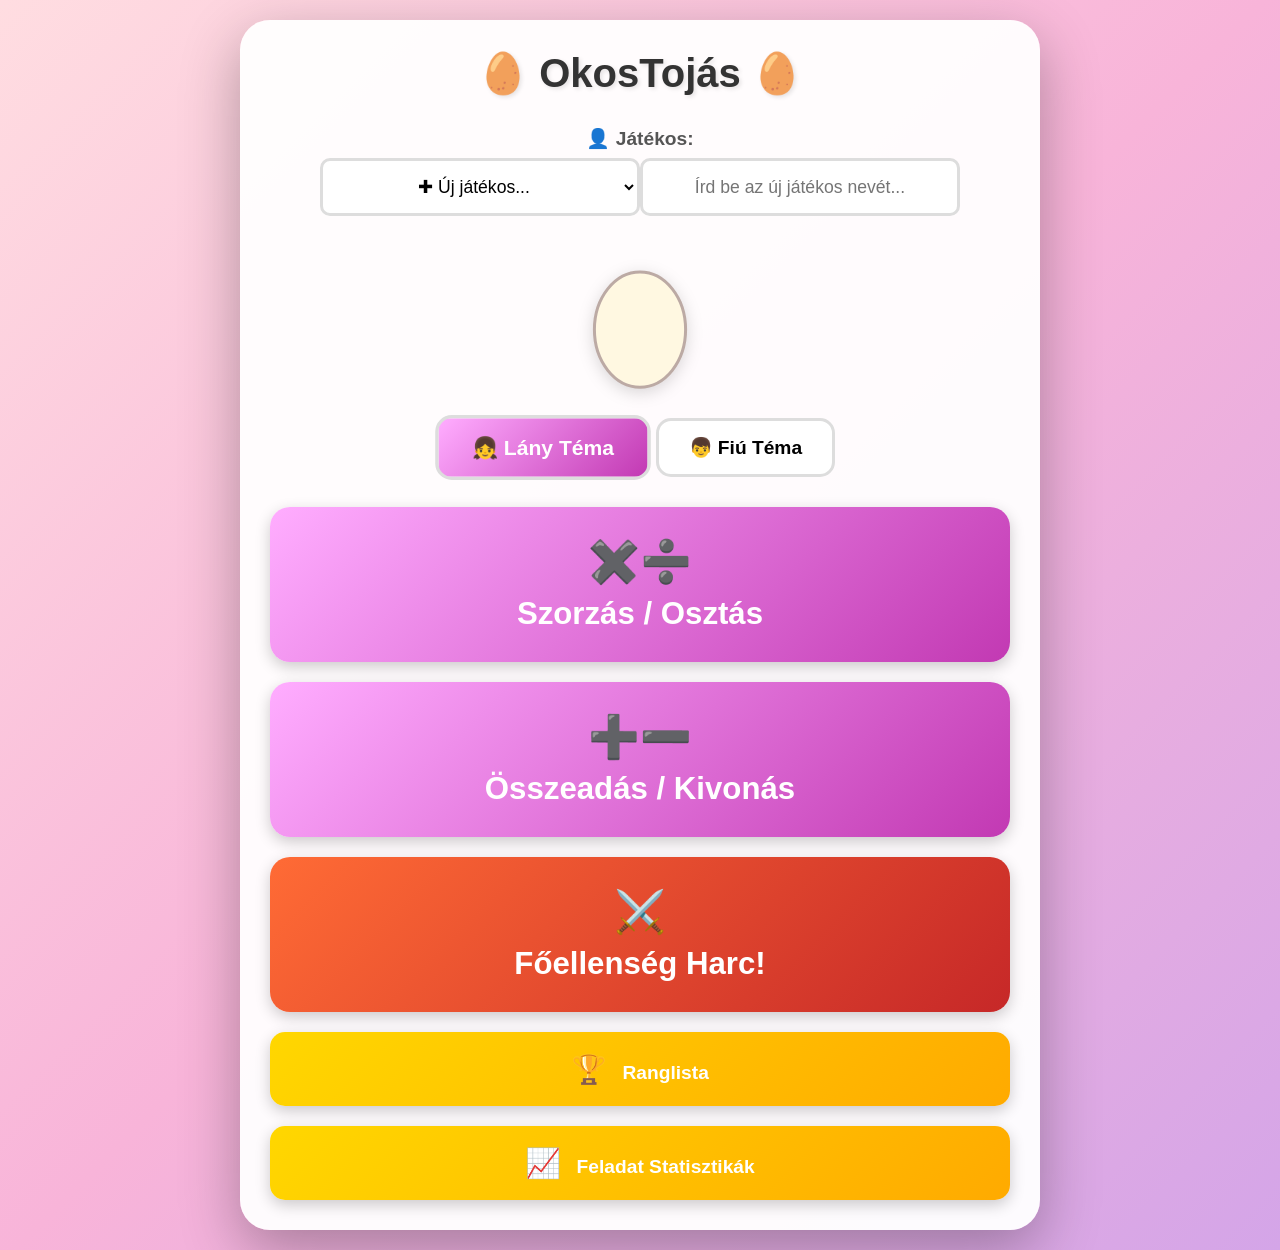
==== index.html @ bb69ad6c "Replace username text input with dropdown selector; remove duplicate name input from game start moda" ====
<!DOCTYPE html>
<html lang="hu">
<head>
    <meta charset="UTF-8">
    <meta name="viewport" content="width=device-width, initial-scale=1.0">
    <title>OkosTojás - Főmenü</title>
    <link rel="stylesheet" href="css/style.css">
</head>
<body>
    <div class="container">
        <div class="header">
            <h1>🥚 OkosTojás 🥚</h1>
            <div class="hero-title" id="heroTitle"></div>
        </div>

        <!-- User Selector -->
        <div class="user-selector">
            <label for="userSelect">👤 Játékos:</label>
            <div class="user-input-row">
                <select id="userSelect" class="config-select"></select>
                <input type="text" id="newPlayerInput" class="config-select"
                       placeholder="Írd be az új játékos nevét..." maxlength="30"
                       style="display:none">
            </div>
        </div>

        <!-- Mascot character -->
        <div id="mascotWrapper" class="mascot-wrapper">
            <div id="mascot"></div>
            <div id="mascotRegressionMsg" class="mascot-regression-msg"></div>
        </div>

        <!-- Theme Selection -->
        <div class="theme-selector">
            <button class="theme-btn" data-theme="girl">👧 Lány Téma</button>
            <button class="theme-btn" data-theme="boy">👦 Fiú Téma</button>
        </div>

        <!-- Game Type Selection -->
        <div class="menu">
            <button class="game-btn" onclick="selectGame('multiply')">
                <span class="icon">✖️➗</span>
                <h2>Szorzás / Osztás</h2>
            </button>
            
            <button class="game-btn" onclick="selectGame('add')">
                <span class="icon">➕➖</span>
                <h2>Összeadás / Kivonás</h2>
            </button>

            <button class="game-btn boss-btn" onclick="openBossModal()">
                <span class="icon">⚔️</span>
                <h2>Főellenség Harc!</h2>
            </button>

            <button class="secondary-btn" onclick="showLeaderboard()">
                <span class="icon">🏆</span>
                Ranglista
            </button>

            <button class="secondary-btn" onclick="showTaskStats()">
                <span class="icon">📈</span>
                Feladat Statisztikák
            </button>
        </div>

        <!-- Configuration Modal (normal game) -->
        <div id="configModal" class="modal">
            <div class="modal-content">
                <h2 id="configTitle"></h2>

                <div class="config-group">
                    <label for="configValue" id="configLabel"></label>
                    <select id="configValue" class="config-select"></select>
                </div>

                <div class="config-group" id="lowerNumbersGroup" style="display:none">
                    <label class="checkbox-label">
                        <input type="checkbox" id="includeLowerNumbers">
                        Kisebb számok is (pl. 5-nél: 2, 3, 4, 5)
                    </label>
                </div>

                <div class="modal-buttons">
                    <button class="btn-primary" onclick="startGame()">Játék Indítása! 🚀</button>
                    <button class="btn-secondary" onclick="closeModal()">Mégse</button>
                </div>
            </div>
        </div>

        <!-- Boss Battle Modal -->
        <div id="bossModal" class="modal">
            <div class="modal-content">
                <h2>⚔️ Főellenség Harc!</h2>
                <p class="boss-modal-desc">Válaszd ki az ellenséget, majd számolj 10 hibátlan egymás utáni választ a legyőzéséhez!</p>

                <!-- Boss selection -->
                <div class="boss-selection" id="bossSelection"></div>

                <!-- Math type -->
                <div class="config-group">
                    <label for="bossGameType">Feladattípus:</label>
                    <select id="bossGameType" class="config-select" onchange="updateBossDifficultyOptions()">
                        <option value="multiply">Szorzás / Osztás</option>
                        <option value="add">Összeadás / Kivonás</option>
                    </select>
                </div>

                <!-- Difficulty -->
                <div class="config-group">
                    <label for="bossDifficulty" id="bossDifficultyLabel">Alapszám:</label>
                    <select id="bossDifficulty" class="config-select"></select>
                </div>

                <div class="config-group" id="bossLowerNumbersGroup" style="display:none">
                    <label class="checkbox-label">
                        <input type="checkbox" id="bossIncludeLower">
                        Kisebb számok is
                    </label>
                </div>

                <div class="modal-buttons">
                    <button class="btn-primary" onclick="startBossGame()">Harc! ⚔️</button>
                    <button class="btn-secondary" onclick="closeBossModal()">Mégse</button>
                </div>
            </div>
        </div>
    </div>

    <script src="js/config.js"></script>
    <script src="js/storage.js"></script>
    <script src="js/mascot.js"></script>
    <script>
        // Initialize theme
        const savedTheme = localStorage.getItem('theme') || 'girl';
        document.body.className = `theme-${savedTheme}`;

        // Theme selection
        document.querySelectorAll('.theme-btn').forEach(btn => {
            btn.addEventListener('click', function() {
                const theme = this.dataset.theme;
                localStorage.setItem('theme', theme);
                document.body.className = `theme-${theme}`;
            });
        });

        // Populate the user dropdown from stored task stats
        const NEW_PLAYER_VALUE = '__new__';

        function populateUserSelect() {
            const select = document.getElementById('userSelect');
            const savedName = localStorage.getItem('playerName') || '';
            const users = getAllUsers();

            select.innerHTML = '';
            users.forEach(user => {
                const opt = document.createElement('option');
                opt.value = user;
                opt.textContent = user;
                select.appendChild(opt);
            });

            // Extra row for a new player
            const newOpt = document.createElement('option');
            newOpt.value = NEW_PLAYER_VALUE;
            newOpt.textContent = '✚ Új játékos...';
            select.appendChild(newOpt);

            // Pre-select current player or fall back to new-player row
            if (savedName && users.includes(savedName)) {
                select.value = savedName;
            } else {
                select.value = NEW_PLAYER_VALUE;
                if (savedName) {
                    document.getElementById('newPlayerInput').value = savedName;
                }
            }
            updateNewPlayerInputVisibility();
        }

        function updateNewPlayerInputVisibility() {
            const select = document.getElementById('userSelect');
            const newPlayerInput = document.getElementById('newPlayerInput');
            if (select.value === NEW_PLAYER_VALUE) {
                newPlayerInput.style.display = '';
            } else {
                newPlayerInput.style.display = 'none';
            }
        }

        // Return the currently selected player name
        function getCurrentPlayerName() {
            const select = document.getElementById('userSelect');
            const newInput = document.getElementById('newPlayerInput');
            if (select && select.value === NEW_PLAYER_VALUE) {
                return (newInput && newInput.value && newInput.value.trim()) || 'Névtelen';
            }
            return (select && select.value) || 'Névtelen';
        }

        // Update the hero title, mascot and regression message for the given player
        function updatePlayerDisplay(playerName) {
            const name = (playerName && playerName.trim()) || 'Névtelen';

            const stats = getPlayerStats(name);
            const title = getHeroTitle(stats.totalPoints);
            document.getElementById('heroTitle').textContent = title ? `⭐ ${title} ⭐` : '';

            const tier = getMascotTier(stats.totalPoints, name);
            renderMascot('mascot', tier);

            const regressionMsg = getMascotRegressionMessage(name);
            document.getElementById('mascotRegressionMsg').textContent = regressionMsg || '';
        }

        // Initialise user selector
        populateUserSelect();
        updatePlayerDisplay(getCurrentPlayerName());

        document.getElementById('userSelect').addEventListener('change', function() {
            updateNewPlayerInputVisibility();
            if (this.value === NEW_PLAYER_VALUE) {
                document.getElementById('newPlayerInput').focus();
            } else {
                localStorage.setItem('playerName', this.value);
                updatePlayerDisplay(this.value);
            }
        });

        document.getElementById('newPlayerInput').addEventListener('change', function() {
            const name = (this.value && this.value.trim()) || 'Névtelen';
            localStorage.setItem('playerName', name);
            updatePlayerDisplay(name);
            populateUserSelect();
        });

        function selectGame(gameType) {
            const modal = document.getElementById('configModal');
            const configValue = document.getElementById('configValue');
            const configLabel = document.getElementById('configLabel');
            const configTitle = document.getElementById('configTitle');

            // Clear previous options
            configValue.innerHTML = '';

            if (gameType === 'multiply') {
                configTitle.textContent = 'Szorzás / Osztás Beállítás';
                configLabel.textContent = 'Válassz alapszámot:';
                for (let i = 2; i <= 10; i++) {
                    const option = document.createElement('option');
                    option.value = i;
                    option.textContent = `${i}-es szorzótábla`;
                    configValue.appendChild(option);
                }
                document.getElementById('lowerNumbersGroup').style.display = '';
                document.getElementById('includeLowerNumbers').checked = false;
            } else {
                document.getElementById('lowerNumbersGroup').style.display = 'none';
                configTitle.textContent = 'Összeadás / Kivonás Beállítás';
                configLabel.textContent = 'Válassz felső határt:';
                [10, 20, 50, 100].forEach(num => {
                    const option = document.createElement('option');
                    option.value = num;
                    option.textContent = `Számok 0-${num} között`;
                    configValue.appendChild(option);
                });
            }

            // Store game type for later
            modal.dataset.gameType = gameType;
            modal.style.display = 'flex';
        }

        function closeModal() {
            document.getElementById('configModal').style.display = 'none';
        }

        function startGame() {
            const modal = document.getElementById('configModal');
            const gameType = modal.dataset.gameType;
            const configValue = document.getElementById('configValue').value;
            const includeLowerNumbers = gameType === 'multiply' && document.getElementById('includeLowerNumbers').checked;
            const playerName = getCurrentPlayerName();

            // Persist player name and refresh selector
            localStorage.setItem('playerName', playerName);
            populateUserSelect();

            // Store configuration and navigate to game
            localStorage.setItem('currentGame', JSON.stringify({
                type: gameType,
                config: parseInt(configValue),
                numQuestions: 20,
                includeLowerNumbers: includeLowerNumbers,
                playerName: playerName
            }));

            window.location.href = 'game.html';
        }

        // Boss modal helpers
        let selectedBossId = BOSS_ENEMIES[0].id;

        function openBossModal() {
            // Build boss selection cards
            const container = document.getElementById('bossSelection');
            container.innerHTML = '';
            BOSS_ENEMIES.forEach(boss => {
                const card = document.createElement('button');
                card.type = 'button';
                card.className = 'boss-card' + (boss.id === selectedBossId ? ' selected' : '');
                card.dataset.bossId = boss.id;
                card.setAttribute('aria-pressed', boss.id === selectedBossId ? 'true' : 'false');
                card.innerHTML = `<span class="boss-card-emoji">${boss.emoji}</span><span class="boss-card-name">${boss.name}</span>`;
                card.addEventListener('click', () => {
                    selectedBossId = boss.id;
                    container.querySelectorAll('.boss-card').forEach(c => {
                        c.classList.remove('selected');
                        c.setAttribute('aria-pressed', 'false');
                    });
                    card.classList.add('selected');
                    card.setAttribute('aria-pressed', 'true');
                });
                container.appendChild(card);
            });

            // Populate difficulty options
            updateBossDifficultyOptions();

            document.getElementById('bossModal').style.display = 'flex';
        }

        function closeBossModal() {
            document.getElementById('bossModal').style.display = 'none';
        }

        function updateBossDifficultyOptions() {
            const gameType = document.getElementById('bossGameType').value;
            const diffSelect = document.getElementById('bossDifficulty');
            const label = document.getElementById('bossDifficultyLabel');
            const lowerGroup = document.getElementById('bossLowerNumbersGroup');

            diffSelect.innerHTML = '';
            if (gameType === 'multiply') {
                label.textContent = 'Alapszám:';
                for (let i = 2; i <= 10; i++) {
                    const opt = document.createElement('option');
                    opt.value = i;
                    opt.textContent = `${i}-es szorzótábla`;
                    diffSelect.appendChild(opt);
                }
                lowerGroup.style.display = '';
            } else {
                label.textContent = 'Felső határ:';
                [10, 20, 50, 100].forEach(num => {
                    const opt = document.createElement('option');
                    opt.value = num;
                    opt.textContent = `Számok 0-${num} között`;
                    diffSelect.appendChild(opt);
                });
                lowerGroup.style.display = 'none';
            }
        }

        function startBossGame() {
            const gameType = document.getElementById('bossGameType').value;
            const config = parseInt(document.getElementById('bossDifficulty').value);
            const includeLower = gameType === 'multiply' && document.getElementById('bossIncludeLower').checked;
            const playerName = localStorage.getItem('playerName') || 'Névtelen';

            localStorage.setItem('currentGame', JSON.stringify({
                type: gameType,
                config: config,
                numQuestions: 20,
                includeLowerNumbers: includeLower,
                mode: 'boss',
                bossId: selectedBossId,
                playerName: playerName
            }));

            window.location.href = 'game.html';
        }

        function showLeaderboard() {
            window.location.href = 'leaderboard.html';
        }

        function showTaskStats() {
            window.location.href = 'tasks.html';
        }
    </script>
</body>
</html>
---- css/style.css ----
/* Reset and Base Styles */
* {
    margin: 0;
    padding: 0;
    box-sizing: border-box;
}

body {
    font-family: 'Comic Sans MS', 'Arial Rounded MT Bold', cursive, sans-serif;
    min-height: 100vh;
    display: flex;
    justify-content: center;
    align-items: center;
    padding: 20px;
    transition: background 0.3s ease;
}

/* Girl Theme */
.theme-girl {
    background: linear-gradient(135deg, #ffdde1 0%, #f8b4d9 50%, #d4a5e8 100%);
}

.theme-girl .btn-primary,
.theme-girl .game-btn {
    background: linear-gradient(135deg, #FFADFF 0%, #c239b3 100%);
}

.theme-girl .btn-primary:hover,
.theme-girl .game-btn:hover {
    background: linear-gradient(135deg, #e89ce8 0%, #b030a0 100%);
    transform: scale(1.05);
}

.theme-girl .modal-content,
.theme-girl .stat-card,
.theme-girl .leaderboard-table {
    background: linear-gradient(135deg, #ffe8f0 0%, #ffd4e5 100%);
    border: 3px solid #FFADFF;
}

.theme-girl .theme-btn[data-theme="girl"] {
    background: linear-gradient(135deg, #FFADFF 0%, #c239b3 100%);
    color: white;
    transform: scale(1.1);
}

/* Boy Theme */
.theme-boy {
    background: linear-gradient(135deg, #a8e6ff 0%, #6eb5ff 50%, #4a90e2 100%);
}

.theme-boy .btn-primary,
.theme-boy .game-btn {
    background: linear-gradient(135deg, #4a90e2 0%, #2c5aa0 100%);
}

.theme-boy .btn-primary:hover,
.theme-boy .game-btn:hover {
    background: linear-gradient(135deg, #3a7fd0 0%, #1c4a90 100%);
    transform: scale(1.05);
}

.theme-boy .modal-content,
.theme-boy .stat-card,
.theme-boy .leaderboard-table {
    background: linear-gradient(135deg, #e0f4ff 0%, #b3e0ff 100%);
    border: 3px solid #4a90e2;
}

.theme-boy .theme-btn[data-theme="boy"] {
    background: linear-gradient(135deg, #4a90e2 0%, #2c5aa0 100%);
    color: white;
    transform: scale(1.1);
}

/* Container */
.container {
    max-width: 800px;
    width: 100%;
    background: rgba(255, 255, 255, 0.95);
    border-radius: 30px;
    padding: 30px;
    box-shadow: 0 20px 60px rgba(0, 0, 0, 0.3);
    animation: slideIn 0.5s ease;
}

@keyframes slideIn {
    from {
        opacity: 0;
        transform: translateY(-30px);
    }
    to {
        opacity: 1;
        transform: translateY(0);
    }
}

/* Header */
.header {
    text-align: center;
    margin-bottom: 30px;
}

.header h1 {
    font-size: 2.5em;
    color: #333;
    text-shadow: 2px 2px 4px rgba(0, 0, 0, 0.1);
    margin-bottom: 10px;
}

.hero-title {
    font-size: 1.3em;
    font-weight: bold;
    color: #ff6b00;
    text-shadow: 1px 1px 2px rgba(0, 0, 0, 0.1);
    animation: pulse 2s infinite;
}

@keyframes pulse {
    0%, 100% { transform: scale(1); }
    50% { transform: scale(1.05); }
}

/* User Selector */
.user-selector {
    margin-bottom: 20px;
    text-align: center;
}

.user-selector label {
    display: block;
    font-size: 1.2em;
    font-weight: bold;
    color: #555;
    margin-bottom: 8px;
}

.user-input-row {
    display: flex;
    justify-content: center;
}

.user-input-row .config-select {
    max-width: 320px;
    text-align: center;
}

/* Theme Selector */
.theme-selector {
    display: flex;
    gap: 15px;
    justify-content: center;
    margin-bottom: 30px;
}

.theme-btn {
    padding: 15px 30px;
    font-size: 1.2em;
    border: 3px solid #ddd;
    border-radius: 15px;
    cursor: pointer;
    background: white;
    transition: all 0.3s ease;
    font-weight: bold;
}

.theme-btn:hover {
    transform: scale(1.05);
}

/* Menu */
.menu {
    display: flex;
    flex-direction: column;
    gap: 20px;
}

.game-btn {
    padding: 30px;
    font-size: 1.3em;
    border: none;
    border-radius: 20px;
    cursor: pointer;
    color: white;
    font-weight: bold;
    transition: all 0.3s ease;
    box-shadow: 0 5px 15px rgba(0, 0, 0, 0.2);
}

.game-btn .icon {
    font-size: 2em;
    display: block;
    margin-bottom: 10px;
}

.game-btn h2 {
    margin: 0;
}

.secondary-btn {
    padding: 20px;
    font-size: 1.2em;
    background: linear-gradient(135deg, #ffd700 0%, #ffaa00 100%);
    border: none;
    border-radius: 15px;
    cursor: pointer;
    color: white;
    font-weight: bold;
    transition: all 0.3s ease;
    box-shadow: 0 5px 15px rgba(0, 0, 0, 0.2);
}

.secondary-btn:hover {
    transform: scale(1.05);
    background: linear-gradient(135deg, #ffcc00 0%, #ff9900 100%);
}

.secondary-btn .icon {
    font-size: 1.5em;
    margin-right: 10px;
}

/* Modal */
.modal {
    display: none;
    position: fixed;
    top: 0;
    left: 0;
    width: 100%;
    height: 100%;
    background: rgba(0, 0, 0, 0.7);
    justify-content: center;
    align-items: center;
    z-index: 1000;
    animation: fadeIn 0.3s ease;
}

@keyframes fadeIn {
    from { opacity: 0; }
    to { opacity: 1; }
}

.modal-content {
    background: white;
    padding: 30px;
    border-radius: 25px;
    max-width: 500px;
    width: 90%;
    box-shadow: 0 10px 40px rgba(0, 0, 0, 0.3);
    animation: scaleIn 0.3s ease;
}

@keyframes scaleIn {
    from { transform: scale(0.8); }
    to { transform: scale(1); }
}

.modal-content h2 {
    text-align: center;
    color: #333;
    margin-bottom: 25px;
    font-size: 1.8em;
}

.config-group {
    margin-bottom: 20px;
}

.config-group label {
    display: block;
    font-size: 1.2em;
    margin-bottom: 10px;
    color: #555;
    font-weight: bold;
}

.config-select {
    width: 100%;
    padding: 15px;
    font-size: 1.1em;
    border: 3px solid #ddd;
    border-radius: 10px;
    background: white;
    cursor: pointer;
    font-family: inherit;
}

.checkbox-label {
    display: flex;
    align-items: center;
    gap: 10px;
    font-size: 1.1em;
    color: #555;
    font-weight: bold;
    cursor: pointer;
}

.checkbox-label input[type="checkbox"] {
    width: 22px;
    height: 22px;
    cursor: pointer;
}

.modal-buttons {
    display: flex;
    gap: 15px;
    margin-top: 25px;
}

.btn-primary {
    flex: 1;
    padding: 15px 25px;
    font-size: 1.2em;
    border: none;
    border-radius: 15px;
    cursor: pointer;
    color: white;
    font-weight: bold;
    transition: all 0.3s ease;
    box-shadow: 0 5px 15px rgba(0, 0, 0, 0.2);
}

.btn-secondary {
    flex: 1;
    padding: 15px 25px;
    font-size: 1.2em;
    background: #888;
    border: none;
    border-radius: 15px;
    cursor: pointer;
    color: white;
    font-weight: bold;
    transition: all 0.3s ease;
    box-shadow: 0 5px 15px rgba(0, 0, 0, 0.2);
}

.btn-secondary:hover {
    background: #777;
    transform: scale(1.05);
}

/* Game Container */
.game-container {
    max-width: 600px;
}

.game-header {
    display: flex;
    justify-content: space-between;
    align-items: center;
    margin-bottom: 30px;
    font-size: 1.5em;
    font-weight: bold;
}

.progress {
    color: #555;
}

.score {
    color: #ff6b00;
    font-size: 1.3em;
}

/* Question Display */
.question-container {
    text-align: center;
    margin: 40px 0;
}

.question {
    font-size: 4em;
    font-weight: bold;
    color: #333;
    margin-bottom: 20px;
    text-shadow: 2px 2px 4px rgba(0, 0, 0, 0.1);
}

.question span {
    margin: 0 10px;
}

.timer {
    font-size: 1.5em;
    color: #666;
}

/* Answer Input */
.answer-container {
    display: flex;
    gap: 15px;
    margin: 30px 0;
}

.answer-input {
    flex: 1;
    padding: 20px;
    font-size: 2em;
    border: 3px solid #ddd;
    border-radius: 15px;
    text-align: center;
    font-weight: bold;
    font-family: inherit;
}

.answer-input:focus {
    outline: none;
    border-color: #4a90e2;
}

/* Feedback */
.feedback {
    text-align: center;
    font-size: 2em;
    font-weight: bold;
    min-height: 60px;
    display: flex;
    align-items: center;
    justify-content: center;
    animation: bounce 0.5s ease;
}

@keyframes bounce {
    0%, 100% { transform: translateY(0); }
    50% { transform: translateY(-10px); }
}

.feedback.correct {
    color: #22c55e;
}

.feedback.wrong {
    color: #ef4444;
}

/* Result Modal */
.result-content {
    max-width: 600px;
}

.result-stats {
    display: grid;
    grid-template-columns: repeat(3, 1fr);
    gap: 15px;
    margin: 25px 0;
}

.stat {
    text-align: center;
    padding: 20px;
    background: rgba(0, 0, 0, 0.05);
    border-radius: 15px;
}

.stat-label {
    font-size: 0.9em;
    color: #666;
    margin-bottom: 10px;
}

.stat-value {
    font-size: 2em;
    font-weight: bold;
    color: #333;
}

.new-hero-title {
    text-align: center;
    font-size: 1.5em;
    font-weight: bold;
    color: #ff6b00;
    margin: 20px 0;
    padding: 15px;
    background: rgba(255, 215, 0, 0.2);
    border-radius: 10px;
    animation: pulse 2s infinite;
}

/* Personal best banner on leaderboard */
.personal-best-banner {
    text-align: center;
    font-size: 1.2em;
    font-weight: bold;
    color: #ff6b00;
    background: rgba(255, 215, 0, 0.2);
    border: 2px solid #ffd700;
    border-radius: 12px;
    padding: 12px 20px;
    margin-bottom: 20px;
    animation: pulse 2s infinite;
}

/* Highlight the top-score row in the leaderboard */
.top-score-row {
    background: rgba(255, 215, 0, 0.25) !important;
    font-weight: bold;
}

/* Leaderboard */
.filter-buttons {
    display: flex;
    gap: 10px;
    justify-content: center;
    margin-bottom: 25px;
    flex-wrap: wrap;
}

.filter-btn {
    padding: 12px 25px;
    font-size: 1em;
    border: 2px solid #ddd;
    border-radius: 10px;
    cursor: pointer;
    background: white;
    transition: all 0.3s ease;
    font-weight: bold;
}

.filter-btn:hover {
    transform: scale(1.05);
}

.filter-btn.active {
    background: linear-gradient(135deg, #ffd700 0%, #ffaa00 100%);
    color: white;
    border-color: #ffaa00;
}

.leaderboard-container {
    overflow-x: auto;
    margin-bottom: 30px;
}

.leaderboard-table {
    width: 100%;
    border-collapse: collapse;
    border-radius: 15px;
    overflow: hidden;
}

.leaderboard-table thead {
    background: rgba(0, 0, 0, 0.1);
}

.leaderboard-table th,
.leaderboard-table td {
    padding: 15px;
    text-align: left;
}

.leaderboard-table th {
    font-weight: bold;
    font-size: 1.1em;
    color: #333;
}

.leaderboard-table tbody tr {
    transition: background 0.2s ease;
}

.leaderboard-table tbody tr:hover {
    background: rgba(0, 0, 0, 0.05);
}

.leaderboard-table tbody tr:nth-child(odd) {
    background: rgba(255, 255, 255, 0.5);
}

.no-scores {
    text-align: center;
    padding: 40px;
    font-size: 1.3em;
    color: #666;
}

/* Statistics Section */
.stats-section {
    margin: 30px 0;
}

.stats-section h2 {
    text-align: center;
    margin-bottom: 20px;
    color: #333;
}

.stats-grid {
    display: grid;
    grid-template-columns: repeat(auto-fit, minmax(150px, 1fr));
    gap: 15px;
    margin-bottom: 25px;
}

.stat-card {
    padding: 20px;
    border-radius: 15px;
    text-align: center;
    box-shadow: 0 5px 15px rgba(0, 0, 0, 0.1);
}

/* Task statistics page */
.date-filter-section {
    margin-bottom: 20px;
}

.date-shortcuts {
    display: flex;
    gap: 10px;
    justify-content: center;
    margin-bottom: 15px;
    flex-wrap: wrap;
}

.date-inputs {
    display: flex;
    gap: 20px;
    justify-content: center;
    align-items: center;
    flex-wrap: wrap;
    font-weight: bold;
    color: #555;
}

.date-inputs input[type="date"] {
    padding: 8px 12px;
    border: 2px solid #ddd;
    border-radius: 8px;
    font-size: 1em;
    font-family: inherit;
    cursor: pointer;
    margin-left: 6px;
}

.task-controls {
    display: flex;
    gap: 20px;
    justify-content: center;
    align-items: center;
    margin-bottom: 20px;
    flex-wrap: wrap;
    font-weight: bold;
    color: #555;
}

.task-controls .config-select {
    width: auto;
    padding: 10px 15px;
}

.task-formula {
    font-family: 'Courier New', monospace;
    font-size: 0.95em;
}

.task-correct {
    color: #22c55e;
    font-weight: bold;
}

.task-wrong {
    color: #ef4444;
    font-weight: bold;
}

.task-error-high {
    background: rgba(239, 68, 68, 0.15) !important;
}

.task-error-medium {
    background: rgba(251, 146, 60, 0.15) !important;
}

.task-error-low {
    background: rgba(34, 197, 94, 0.08) !important;
}

.nav-buttons {
    display: flex;
    gap: 15px;
    flex-wrap: wrap;
    justify-content: center;
    margin-top: 20px;
}

/* Numpad Toggle */
.numpad-toggle-row {
    text-align: center;
    margin: 5px 0 10px;
}

.numpad-toggle-btn {
    padding: 10px 22px;
    font-size: 1em;
    border: 2px solid #ddd;
    border-radius: 12px;
    cursor: pointer;
    background: rgba(255, 255, 255, 0.7);
    transition: all 0.3s ease;
    font-weight: bold;
    font-family: inherit;
}

.numpad-toggle-btn:hover {
    transform: scale(1.05);
    background: rgba(255, 255, 255, 0.95);
}

.numpad-toggle-btn.active {
    background: rgba(74, 144, 226, 0.15);
    border-color: #4a90e2;
    color: #2c5aa0;
}

/* Numeric Keypad */
.numpad {
    display: none;
    margin: 10px auto 5px;
    max-width: 320px;
}

.numpad-grid {
    display: grid;
    grid-template-columns: repeat(3, 1fr);
    gap: 10px;
}

.numpad-btn {
    padding: 18px 10px;
    font-size: 1.8em;
    font-weight: bold;
    border: 3px solid #ddd;
    border-radius: 15px;
    cursor: pointer;
    background: white;
    transition: background 0.1s ease, transform 0.1s ease, box-shadow 0.1s ease;
    font-family: inherit;
    box-shadow: 0 4px 8px rgba(0, 0, 0, 0.15);
    user-select: none;
    -webkit-user-select: none;
    touch-action: manipulation;
}

.numpad-btn:hover {
    background: #f0f4ff;
    transform: scale(1.05);
}

.numpad-btn:active {
    transform: scale(0.92);
    box-shadow: 0 2px 4px rgba(0, 0, 0, 0.1);
}

.numpad-btn-backspace {
    background: #fff4f4;
    border-color: #ffbbbb;
}

.numpad-btn-backspace:hover {
    background: #ffe0e0;
}

.numpad-btn-submit {
    background: #f0fff4;
    border-color: #86efac;
    color: #16a34a;
}

.numpad-btn-submit:hover {
    background: #dcfce7;
}

.theme-girl .numpad-toggle-btn.active {
    background: rgba(255, 173, 255, 0.2);
    border-color: #c239b3;
    color: #c239b3;
}

.theme-girl .numpad-btn-submit {
    background: linear-gradient(135deg, #FFADFF 0%, #c239b3 100%);
    border-color: #c239b3;
    color: white;
}

.theme-girl .numpad-btn-submit:hover {
    background: linear-gradient(135deg, #e89ce8 0%, #b030a0 100%);
}

.theme-boy .numpad-btn-submit {
    background: linear-gradient(135deg, #4a90e2 0%, #2c5aa0 100%);
    border-color: #2c5aa0;
    color: white;
}

.theme-boy .numpad-btn-submit:hover {
    background: linear-gradient(135deg, #3a7fd0 0%, #1c4a90 100%);
}

/* Mobile */
@media (max-width: 480px) {
    .date-inputs {
        flex-direction: column;
        gap: 10px;
    }
}


@media (max-width: 768px) {
    body {
        padding: 10px;
    }

    .container {
        padding: 20px;
        border-radius: 20px;
    }

    .header h1 {
        font-size: 2em;
    }

    .hero-title {
        font-size: 1em;
    }

    .game-btn {
        padding: 20px;
        font-size: 1.1em;
    }

    .game-btn .icon {
        font-size: 1.5em;
    }

    .question {
        font-size: 2.5em;
    }

    .answer-input {
        font-size: 1.5em;
    }

    .result-stats {
        grid-template-columns: 1fr;
    }

    .modal-buttons {
        flex-direction: column;
    }

    .stats-grid {
        grid-template-columns: repeat(2, 1fr);
    }

    .leaderboard-table th,
    .leaderboard-table td {
        padding: 10px;
        font-size: 0.9em;
    }
}

@media (max-width: 480px) {
    .header h1 {
        font-size: 1.5em;
    }

    .question {
        font-size: 2em;
    }

    .theme-selector {
        flex-direction: column;
    }

    .filter-buttons {
        flex-direction: column;
    }
}

/* ===== Mascot ===== */

.mascot-wrapper {
    display: flex;
    flex-direction: column;
    align-items: center;
    margin-bottom: 20px;
}

.mascot-container {
    width: 120px;
    height: 156px;
    display: flex;
    align-items: center;
    justify-content: center;
}

.mascot-svg {
    width: 120px;
    height: 156px;
    filter: drop-shadow(0 4px 8px rgba(0,0,0,0.15));
    animation: mascotBob 3s ease-in-out infinite;
}

@keyframes mascotBob {
    0%, 100% { transform: translateY(0); }
    50% { transform: translateY(-6px); }
}

/* Hide all accessories by default */
.mascot-acc { display: none; }

/* Tier 1: sprout only */
.mascot-tier-1 .mascot-sprout { display: block; }

/* Tier 2: crack + sprout */
.mascot-tier-2 .mascot-crack,
.mascot-tier-2 .mascot-sprout { display: block; }

/* Tier 3: eyes + smile + cheeks */
.mascot-tier-3 .mascot-eyes,
.mascot-tier-3 .mascot-smile,
.mascot-tier-3 .mascot-cheeks { display: block; }

/* Tier 4: eyes + smile + cheeks + sunglasses */
.mascot-tier-4 .mascot-eyes,
.mascot-tier-4 .mascot-smile,
.mascot-tier-4 .mascot-cheeks,
.mascot-tier-4 .mascot-sunglasses { display: block; }

/* Tier 5-6: eyes + smile + cheeks + viking helmet */
.mascot-tier-5 .mascot-eyes,
.mascot-tier-5 .mascot-smile,
.mascot-tier-5 .mascot-cheeks,
.mascot-tier-5 .mascot-viking { display: block; }

.mascot-tier-6 .mascot-eyes,
.mascot-tier-6 .mascot-smile,
.mascot-tier-6 .mascot-cheeks,
.mascot-tier-6 .mascot-viking { display: block; }

/* Tier 7-8: eyes + smile + cheeks + skater cap */
.mascot-tier-7 .mascot-eyes,
.mascot-tier-7 .mascot-smile,
.mascot-tier-7 .mascot-cheeks,
.mascot-tier-7 .mascot-skater { display: block; }

.mascot-tier-8 .mascot-eyes,
.mascot-tier-8 .mascot-smile,
.mascot-tier-8 .mascot-cheeks,
.mascot-tier-8 .mascot-skater { display: block; }

/* Tier 9: eyes + smile + cheeks + crown */
.mascot-tier-9 .mascot-eyes,
.mascot-tier-9 .mascot-smile,
.mascot-tier-9 .mascot-cheeks,
.mascot-tier-9 .mascot-crown { display: block; }

.mascot-regression-msg {
    font-size: 0.9em;
    color: #e53935;
    font-weight: bold;
    text-align: center;
    max-width: 280px;
    margin-top: 6px;
    animation: pulse 2s infinite;
}

/* ===== Boss Battle Button ===== */
.boss-btn {
    background: linear-gradient(135deg, #FF6B35 0%, #C62828 100%) !important;
    position: relative;
    overflow: hidden;
}

.boss-btn:hover {
    background: linear-gradient(135deg, #E64A19 0%, #B71C1C 100%) !important;
}

/* ===== Boss Modal ===== */
.boss-modal-desc {
    text-align: center;
    color: #555;
    margin-bottom: 20px;
    font-size: 1em;
    line-height: 1.5;
}

.boss-selection {
    display: flex;
    gap: 12px;
    justify-content: center;
    flex-wrap: wrap;
    margin-bottom: 20px;
}

.boss-card {
    display: flex;
    flex-direction: column;
    align-items: center;
    padding: 14px 16px;
    border: 3px solid #ddd;
    border-radius: 15px;
    cursor: pointer;
    background: white;
    transition: all 0.25s ease;
    min-width: 90px;
}

.boss-card:hover {
    border-color: #FF6B35;
    transform: scale(1.05);
}

.boss-card.selected {
    border-color: #C62828;
    background: rgba(198, 40, 40, 0.08);
    transform: scale(1.08);
}

.boss-card-emoji {
    font-size: 2.2em;
    display: block;
    margin-bottom: 6px;
}

.boss-card-name {
    font-size: 0.85em;
    font-weight: bold;
    text-align: center;
    color: #333;
}

/* ===== Boss Battle Game UI ===== */
.boss-section {
    background: linear-gradient(135deg, #fff3e0 0%, #ffe0b2 100%);
    border: 3px solid #FF6B35;
    border-radius: 18px;
    padding: 14px 20px;
    margin-bottom: 20px;
    text-align: center;
    animation: slideIn 0.4s ease;
}

.boss-display {
    display: flex;
    align-items: center;
    justify-content: center;
    gap: 12px;
    margin-bottom: 10px;
}

.boss-emoji {
    font-size: 2.8em;
    animation: mascotBob 2s ease-in-out infinite;
}

.boss-name {
    font-size: 1.5em;
    font-weight: bold;
    color: #C62828;
}

.boss-hp-hearts {
    font-size: 1.6em;
    letter-spacing: 2px;
    margin-bottom: 8px;
}

.boss-streak {
    font-size: 1em;
    font-weight: bold;
    color: #555;
}

/* Boss battle result banners */
.boss-banner {
    text-align: center;
    font-size: 1.3em;
    font-weight: bold;
    padding: 14px 20px;
    border-radius: 12px;
    margin-bottom: 16px;
    animation: pulse 2s infinite;
}

.boss-victory {
    background: rgba(76, 175, 80, 0.15);
    border: 2px solid #4CAF50;
    color: #2E7D32;
}

.boss-defeat {
    background: rgba(239, 68, 68, 0.12);
    border: 2px solid #ef4444;
    color: #b91c1c;
}
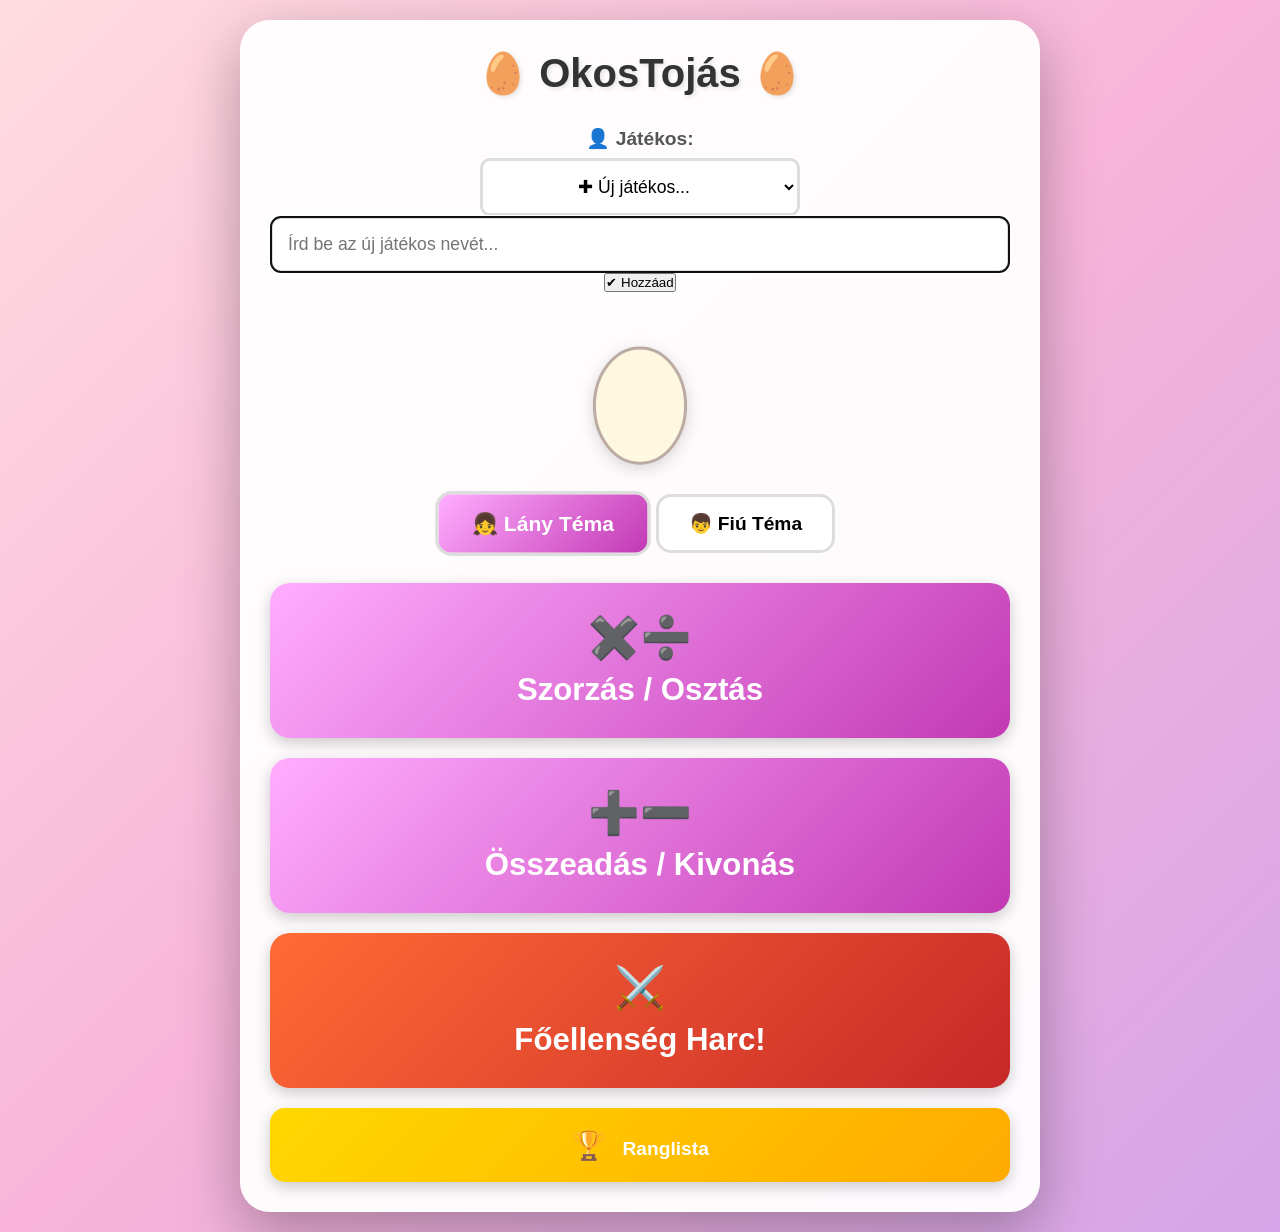
==== commit 500d7a97: "feat(index): hidden stats" ====
--- a/index.html
+++ b/index.html
@@ -18,9 +18,11 @@
             <label for="userSelect">👤 Játékos:</label>
             <div class="user-input-row">
                 <select id="userSelect" class="config-select"></select>
-                <input type="text" id="newPlayerInput" class="config-select"
-                       placeholder="Írd be az új játékos nevét..." maxlength="30"
-                       style="display:none">
+            </div>
+            <div class="new-player-row" id="newPlayerRow" style="display:none">
+                <input type="text" id="newPlayerInput" class="config-select new-player-input"
+                       placeholder="Írd be az új játékos nevét..." maxlength="30">
+                <button type="button" class="btn-add-player" id="addPlayerBtn">✔ Hozzáad</button>
             </div>
         </div>
 
@@ -58,10 +60,11 @@
                 Ranglista
             </button>
 
-            <button class="secondary-btn" onclick="showTaskStats()">
-                <span class="icon">📈</span>
-                Feladat Statisztikák
-            </button>
+            <!-- Intenionally hidden so that kids won't find it automatically -->
+<!--             <button class="secondary-btn" onclick="showTaskStats()"> -->
+<!--                 <span class="icon">📈</span> -->
+<!--                 Feladat Statisztikák -->
+<!--             </button> -->
         </div>
 
         <!-- Configuration Modal (normal game) -->
@@ -152,8 +155,13 @@
             const savedName = localStorage.getItem('playerName') || '';
             const users = getAllUsers();
 
+            // Include the saved player name even if they haven't played a game yet
+            const allUsers = (savedName && !users.includes(savedName))
+                ? [...users, savedName].sort((a, b) => a.localeCompare(b))
+                : users;
+
             select.innerHTML = '';
-            users.forEach(user => {
+            allUsers.forEach(user => {
                 const opt = document.createElement('option');
                 opt.value = user;
                 opt.textContent = user;
@@ -167,35 +175,47 @@
             select.appendChild(newOpt);
 
             // Pre-select current player or fall back to new-player row
-            if (savedName && users.includes(savedName)) {
+            if (savedName && allUsers.includes(savedName)) {
                 select.value = savedName;
             } else {
                 select.value = NEW_PLAYER_VALUE;
-                if (savedName) {
-                    document.getElementById('newPlayerInput').value = savedName;
-                }
             }
             updateNewPlayerInputVisibility();
         }
 
         function updateNewPlayerInputVisibility() {
             const select = document.getElementById('userSelect');
+            const newPlayerRow = document.getElementById('newPlayerRow');
             const newPlayerInput = document.getElementById('newPlayerInput');
             if (select.value === NEW_PLAYER_VALUE) {
-                newPlayerInput.style.display = '';
+                newPlayerRow.style.display = '';
+                newPlayerInput.focus();
             } else {
-                newPlayerInput.style.display = 'none';
+                newPlayerRow.style.display = 'none';
+                newPlayerInput.value = '';
             }
         }
 
         // Return the currently selected player name
         function getCurrentPlayerName() {
             const select = document.getElementById('userSelect');
-            const newInput = document.getElementById('newPlayerInput');
-            if (select && select.value === NEW_PLAYER_VALUE) {
-                return (newInput && newInput.value && newInput.value.trim()) || 'Névtelen';
-            }
-            return (select && select.value) || 'Névtelen';
+            if (select && select.value !== NEW_PLAYER_VALUE) {
+                return select.value || 'Névtelen';
+            }
+            return 'Névtelen';
+        }
+
+        // Add the new player from the input field and select them
+        function addNewPlayer() {
+            const input = document.getElementById('newPlayerInput');
+            const name = (input.value || '').trim();
+            if (!name) {
+                input.focus();
+                return;
+            }
+            localStorage.setItem('playerName', name);
+            populateUserSelect();
+            updatePlayerDisplay(name);
         }
 
         // Update the hero title, mascot and regression message for the given player
@@ -219,19 +239,16 @@
 
         document.getElementById('userSelect').addEventListener('change', function() {
             updateNewPlayerInputVisibility();
-            if (this.value === NEW_PLAYER_VALUE) {
-                document.getElementById('newPlayerInput').focus();
-            } else {
+            if (this.value !== NEW_PLAYER_VALUE) {
                 localStorage.setItem('playerName', this.value);
                 updatePlayerDisplay(this.value);
             }
         });
 
-        document.getElementById('newPlayerInput').addEventListener('change', function() {
-            const name = (this.value && this.value.trim()) || 'Névtelen';
-            localStorage.setItem('playerName', name);
-            updatePlayerDisplay(name);
-            populateUserSelect();
+        document.getElementById('addPlayerBtn').addEventListener('click', addNewPlayer);
+
+        document.getElementById('newPlayerInput').addEventListener('keydown', function(e) {
+            if (e.key === 'Enter') addNewPlayer();
         });
 
         function selectGame(gameType) {
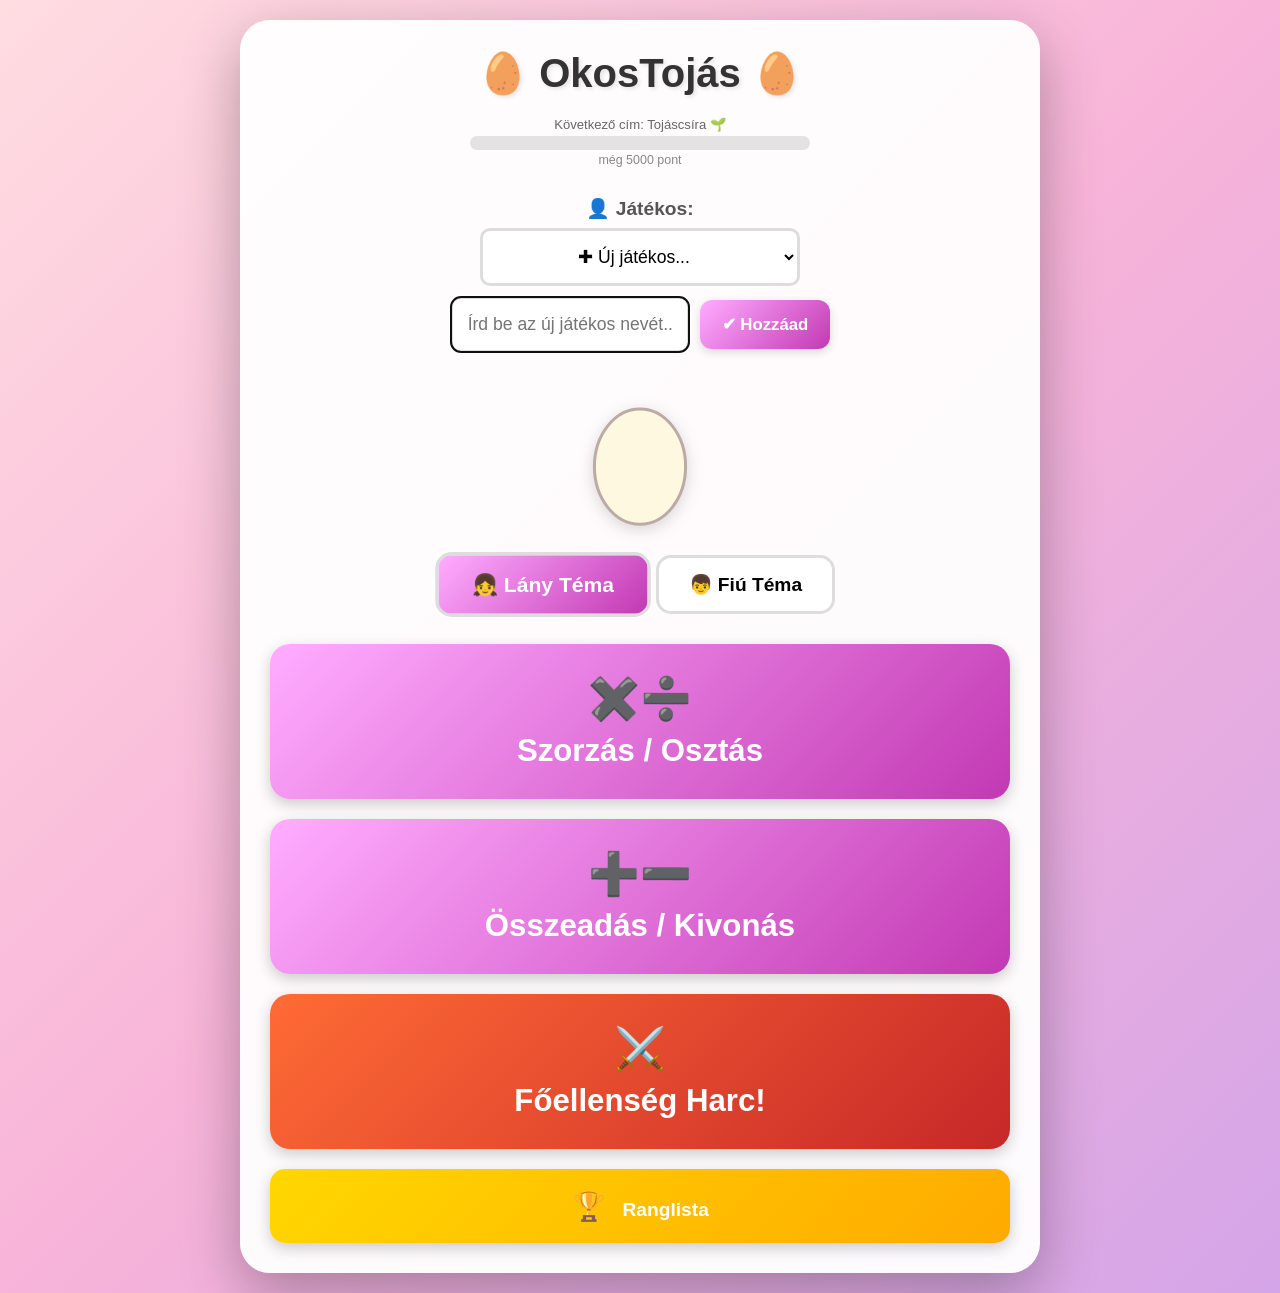
==== commit 2d07948a: "Merge branch 'worktree-functional-mapping-map' Add level progress bars and fix hero title thresholds" ====
--- a/index.html
+++ b/index.html
@@ -10,7 +10,16 @@
     <div class="container">
         <div class="header">
             <h1>🥚 OkosTojás 🥚</h1>
-            <div class="hero-title" id="heroTitle"></div>
+            <div class="hero-title-block">
+                <div class="hero-title" id="heroTitle"></div>
+                <div id="heroProgressWrap" class="level-progress-wrap" style="display:none">
+                    <div class="level-progress-label" id="heroProgressLabel"></div>
+                    <div class="level-progress-bar-bg">
+                        <div class="level-progress-bar-fill" id="heroProgressFill" style="width:0%"></div>
+                    </div>
+                    <div class="level-progress-text" id="heroProgressText"></div>
+                </div>
+            </div>
         </div>
 
         <!-- User Selector -->
@@ -225,6 +234,19 @@
             const stats = getPlayerStats(name);
             const title = getHeroTitle(stats.totalPoints);
             document.getElementById('heroTitle').textContent = title ? `⭐ ${title} ⭐` : '';
+
+            const progress = getProgressToNextTitle(stats.totalPoints);
+            const wrap = document.getElementById('heroProgressWrap');
+            if (progress.nextTitle) {
+                document.getElementById('heroProgressLabel').textContent = `Következő cím: ${progress.nextTitle}`;
+                document.getElementById('heroProgressFill').style.width = `${progress.percent}%`;
+                document.getElementById('heroProgressText').textContent = `még ${progress.needed.toLocaleString('hu-HU')} pont`;
+            } else {
+                document.getElementById('heroProgressLabel').textContent = 'Elérted a legmagasabb szintet! 👑';
+                document.getElementById('heroProgressFill').style.width = '100%';
+                document.getElementById('heroProgressText').textContent = '';
+            }
+            wrap.style.display = '';
 
             const tier = getMascotTier(stats.totalPoints, name);
             renderMascot('mascot', tier);
--- a/css/style.css
+++ b/css/style.css
@@ -145,6 +145,56 @@
     text-align: center;
 }
 
+.new-player-row {
+    display: flex;
+    justify-content: center;
+    align-items: center;
+    gap: 10px;
+    margin-top: 10px;
+    flex-wrap: wrap;
+}
+
+.new-player-row .new-player-input {
+    max-width: 240px;
+    text-align: left;
+}
+
+.btn-add-player {
+    padding: 14px 22px;
+    font-size: 1.05em;
+    border: none;
+    border-radius: 12px;
+    cursor: pointer;
+    background: linear-gradient(135deg, #4CAF50 0%, #388E3C 100%);
+    color: white;
+    font-weight: bold;
+    transition: all 0.2s ease;
+    box-shadow: 0 3px 10px rgba(0,0,0,0.15);
+    font-family: inherit;
+    white-space: nowrap;
+}
+
+.btn-add-player:hover {
+    background: linear-gradient(135deg, #43A047 0%, #2E7D32 100%);
+    transform: scale(1.05);
+}
+
+.theme-girl .btn-add-player {
+    background: linear-gradient(135deg, #FFADFF 0%, #c239b3 100%);
+}
+
+.theme-girl .btn-add-player:hover {
+    background: linear-gradient(135deg, #e89ce8 0%, #b030a0 100%);
+}
+
+.theme-boy .btn-add-player {
+    background: linear-gradient(135deg, #4a90e2 0%, #2c5aa0 100%);
+}
+
+.theme-boy .btn-add-player:hover {
+    background: linear-gradient(135deg, #3a7fd0 0%, #1c4a90 100%);
+}
+
 /* Theme Selector */
 .theme-selector {
     display: flex;
@@ -342,6 +392,7 @@
 /* Game Container */
 .game-container {
     max-width: 600px;
+    overflow-y: auto;
 }
 
 .game-header {
@@ -390,6 +441,11 @@
     display: flex;
     gap: 15px;
     margin: 30px 0;
+}
+
+.answer-container .btn-primary {
+    white-space: nowrap;
+    flex: 0 0 auto;
 }
 
 .answer-input {
@@ -496,6 +552,24 @@
     font-weight: bold;
 }
 
+/* Leaderboard player filter */
+.filter-players {
+    display: flex;
+    align-items: center;
+    justify-content: center;
+    gap: 10px;
+    margin-bottom: 20px;
+    font-size: 1em;
+}
+
+.filter-players select {
+    padding: 8px 12px;
+    border-radius: 8px;
+    border: 2px solid #ccc;
+    font-size: 1em;
+    cursor: pointer;
+}
+
 /* Leaderboard */
 .filter-buttons {
     display: flex;
@@ -796,17 +870,10 @@
 }
 
 /* Mobile */
-@media (max-width: 480px) {
-    .date-inputs {
-        flex-direction: column;
-        gap: 10px;
-    }
-}
-
-
 @media (max-width: 768px) {
     body {
         padding: 10px;
+        align-items: flex-start;
     }
 
     .container {
@@ -856,9 +923,55 @@
         padding: 10px;
         font-size: 0.9em;
     }
+
+    .game-container {
+        padding: 15px;
+        border-radius: 16px;
+    }
+
+    .game-header {
+        font-size: 1.2em;
+        margin-bottom: 15px;
+    }
+
+    .question-container {
+        margin: 20px 0;
+    }
+
+    .answer-container {
+        margin: 15px 0;
+        gap: 10px;
+    }
+
+    .answer-input {
+        padding: 14px;
+        font-size: 1.4em;
+    }
+
+    .btn-primary {
+        padding: 12px 18px;
+        font-size: 1.1em;
+    }
+
+    .numpad {
+        max-width: 100%;
+    }
+
+    .numpad-grid {
+        gap: 8px;
+    }
+
+    .numpad-btn {
+        padding: 14px 8px;
+        font-size: 1.5em;
+    }
 }
 
 @media (max-width: 480px) {
+    body {
+        padding: 8px;
+    }
+
     .header h1 {
         font-size: 1.5em;
     }
@@ -873,6 +986,111 @@
 
     .filter-buttons {
         flex-direction: column;
+    }
+
+    .date-inputs {
+        flex-direction: column;
+        gap: 10px;
+    }
+
+    .game-container {
+        padding: 12px;
+        border-radius: 14px;
+    }
+
+    .game-header {
+        font-size: 1em;
+        margin-bottom: 10px;
+    }
+
+    .question-container {
+        margin: 12px 0;
+    }
+
+    .question {
+        font-size: 1.8em;
+        margin-bottom: 10px;
+    }
+
+    .question span {
+        margin: 0 6px;
+    }
+
+    .timer {
+        font-size: 1.1em;
+    }
+
+    .answer-container {
+        margin: 10px 0;
+        gap: 8px;
+    }
+
+    .answer-input {
+        padding: 10px;
+        font-size: 1.2em;
+        border-radius: 10px;
+    }
+
+    .btn-primary {
+        padding: 10px 14px;
+        font-size: 1em;
+        border-radius: 10px;
+    }
+
+    .numpad-toggle-row {
+        margin: 4px 0 6px;
+    }
+
+    .numpad-toggle-btn {
+        padding: 8px 16px;
+        font-size: 0.9em;
+    }
+
+    .numpad {
+        max-width: 100%;
+        margin: 6px auto 4px;
+    }
+
+    .numpad-grid {
+        gap: 6px;
+    }
+
+    .numpad-btn {
+        padding: 12px 4px;
+        font-size: 1.3em;
+        border-radius: 10px;
+        border-width: 2px;
+    }
+
+    .feedback {
+        font-size: 1.4em;
+        min-height: 40px;
+    }
+
+    .boss-section {
+        padding: 10px 12px;
+        margin-bottom: 12px;
+    }
+
+    .boss-emoji {
+        font-size: 2em;
+    }
+
+    .boss-name {
+        font-size: 1.1em;
+    }
+
+    .boss-hp-hearts {
+        font-size: 1.2em;
+    }
+
+    .new-player-row {
+        flex-direction: column;
+        align-items: stretch;
+    }
+
+    .new-player-row .new-player-input {
+        max-width: 100%;
     }
 }
 
@@ -1094,3 +1312,28 @@
     color: #b91c1c;
 }
 
+
+/* ===== Level Progress Bar ===== */
+.hero-title-block { display: flex; flex-direction: column; align-items: center; gap: 4px; margin-bottom: 10px; }
+
+.level-progress-wrap { margin-top: 6px; text-align: center; width: 100%; }
+.level-progress-label { font-size: 0.82em; color: #666; margin-bottom: 4px; }
+.level-progress-bar-bg { width: 100%; max-width: 340px; margin: 0 auto; height: 14px; background: rgba(0,0,0,0.1); border-radius: 7px; overflow: hidden; }
+.level-progress-bar-fill { height: 100%; border-radius: 7px; background: linear-gradient(90deg, #ffd700 0%, #ff6b00 100%); transition: width 0.6s ease; }
+.level-progress-text { font-size: 0.78em; color: #888; margin-top: 3px; }
+
+/* Result modal variant */
+.result-level-progress { margin: 14px 0 6px; padding: 12px; background: rgba(255,215,0,0.1); border-radius: 12px; border: 2px solid rgba(255,215,0,0.4); text-align: center; }
+.result-total-points { font-size: 1.05em; font-weight: bold; color: #ff6b00; margin-bottom: 8px; }
+.result-level-progress .level-progress-bar-bg { height: 18px; border-radius: 9px; max-width: 100%; }
+.result-level-progress .level-progress-bar-fill { height: 100%; border-radius: 9px; background: linear-gradient(90deg, #ffd700 0%, #ff6b00 100%); transition: width 0.8s ease; }
+
+/* Theme variants */
+.theme-girl .level-progress-bar-fill,
+.theme-girl .result-level-progress .level-progress-bar-fill { background: linear-gradient(90deg, #FFADFF 0%, #c239b3 100%); }
+.theme-boy .level-progress-bar-fill,
+.theme-boy .result-level-progress .level-progress-bar-fill { background: linear-gradient(90deg, #6eb5ff 0%, #2c5aa0 100%); }
+
+@media (max-width: 480px) {
+    .level-progress-bar-bg { max-width: 260px; }
+}
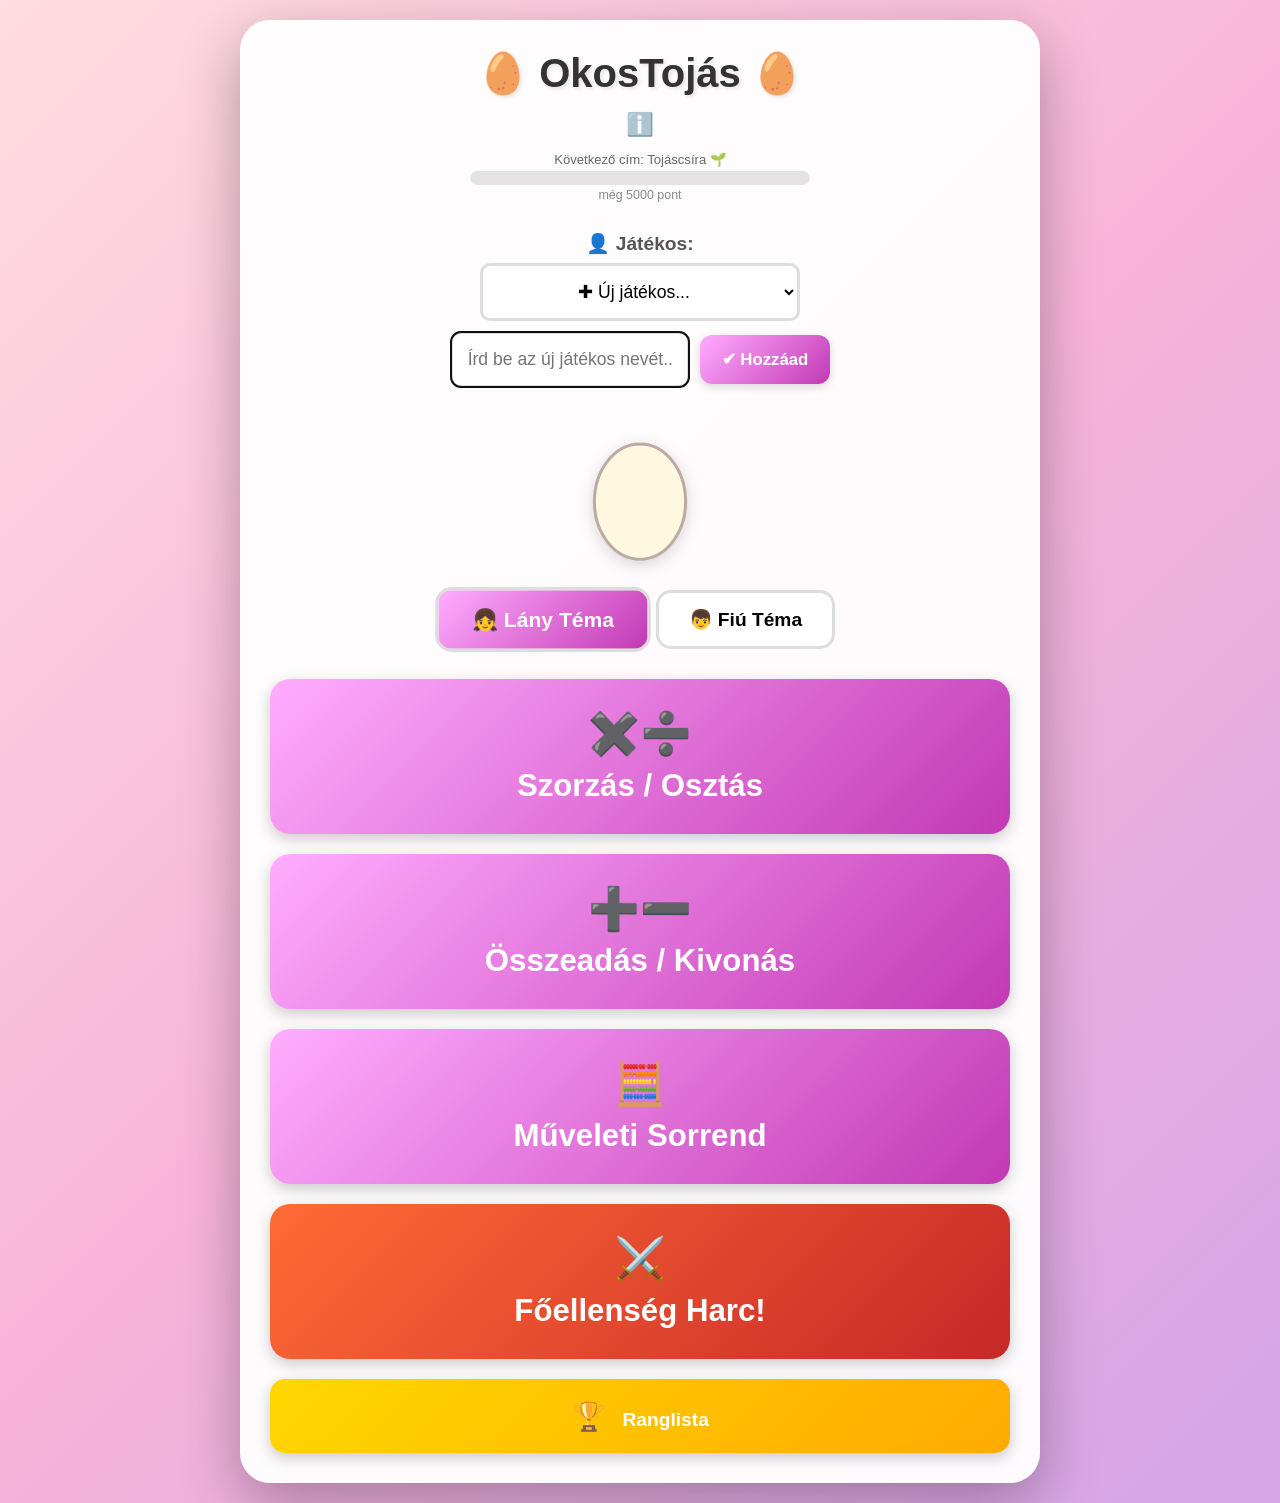
==== commit a84ff079: "Merge branch 'worktree-functional-mapping-map' Isolate boss battles from scoring, add level-up boss " ====
--- a/index.html
+++ b/index.html
@@ -10,6 +10,7 @@
     <div class="container">
         <div class="header">
             <h1>🥚 OkosTojás 🥚</h1>
+            <button class="info-btn" onclick="document.getElementById('infoModal').style.display='flex'" aria-label="Hogyan működik?">ℹ️</button>
             <div class="hero-title-block">
                 <div class="hero-title" id="heroTitle"></div>
                 <div id="heroProgressWrap" class="level-progress-wrap" style="display:none">
@@ -59,6 +60,11 @@
                 <h2>Összeadás / Kivonás</h2>
             </button>
 
+            <button class="game-btn" onclick="selectGame('precedence')">
+                <span class="icon">🧮</span>
+                <h2>Műveleti Sorrend</h2>
+            </button>
+
             <button class="game-btn boss-btn" onclick="openBossModal()">
                 <span class="icon">⚔️</span>
                 <h2>Főellenség Harc!</h2>
@@ -84,6 +90,16 @@
                 <div class="config-group">
                     <label for="configValue" id="configLabel"></label>
                     <select id="configValue" class="config-select"></select>
+                </div>
+
+                <div class="config-group" id="maxMultiplierGroup" style="display:none">
+                    <label for="maxMultiplierValue">Szorzó/osztó max. értéke:</label>
+                    <select id="maxMultiplierValue" class="config-select">
+                        <option value="2">legfeljebb 2</option>
+                        <option value="3">legfeljebb 3</option>
+                        <option value="5" selected>legfeljebb 5</option>
+                        <option value="10">legfeljebb 10</option>
+                    </select>
                 </div>
 
                 <div class="config-group" id="lowerNumbersGroup" style="display:none">
@@ -115,6 +131,7 @@
                     <select id="bossGameType" class="config-select" onchange="updateBossDifficultyOptions()">
                         <option value="multiply">Szorzás / Osztás</option>
                         <option value="add">Összeadás / Kivonás</option>
+                        <option value="precedence">Műveleti Sorrend</option>
                     </select>
                 </div>
 
@@ -122,6 +139,16 @@
                 <div class="config-group">
                     <label for="bossDifficulty" id="bossDifficultyLabel">Alapszám:</label>
                     <select id="bossDifficulty" class="config-select"></select>
+                </div>
+
+                <div class="config-group" id="bossMaxMultiplierGroup" style="display:none">
+                    <label for="bossMaxMultiplier">Szorzó/osztó max. értéke:</label>
+                    <select id="bossMaxMultiplier" class="config-select">
+                        <option value="2">legfeljebb 2</option>
+                        <option value="3">legfeljebb 3</option>
+                        <option value="5" selected>legfeljebb 5</option>
+                        <option value="10">legfeljebb 10</option>
+                    </select>
                 </div>
 
                 <div class="config-group" id="bossLowerNumbersGroup" style="display:none">
@@ -134,6 +161,37 @@
                 <div class="modal-buttons">
                     <button class="btn-primary" onclick="startBossGame()">Harc! ⚔️</button>
                     <button class="btn-secondary" onclick="closeBossModal()">Mégse</button>
+                </div>
+            </div>
+        </div>
+
+        <!-- Info Modal -->
+        <div id="infoModal" class="modal">
+            <div class="modal-content info-content">
+                <h2>ℹ️ Hogyan működik?</h2>
+                <div class="info-section">
+                    <h3>🎮 A játék</h3>
+                    <p>Válassz feladattípust és alapszámot, majd válaszolj 20 matematikai kérdésre!</p>
+                </div>
+                <div class="info-section">
+                    <h3>⭐ Pontok</h3>
+                    <p>Helyes válasz: <strong>100–200 pont</strong> (gyorsabb válasz = több pont)</p>
+                    <p>Hibás válasz: <strong>−20 pont</strong></p>
+                </div>
+                <div class="info-section">
+                    <h3>🏆 Szintek és címek</h3>
+                    <p>Az összesített pontjaid alapján új hőscímeket szerezhetsz. Az első cím 5 000 ponttól jár, a legmagasabb 145 000 ponttól!</p>
+                </div>
+                <div class="info-section">
+                    <h3>⚔️ Főellenség Harc</h3>
+                    <p>Ha szintet lépsz, küzdhetsz egy főellenséggel. Adj 10 egymás utáni helyes választ a legyőzéséhez! A főellenség harc nem változtatja meg a pontjaidat.</p>
+                </div>
+                <div class="info-section">
+                    <h3>🌱 Visszafejlődés</h3>
+                    <p>Ha 4+ napig nem gyakorolsz, a kabalád elveszíti kiegészítőit. Játssz rendszeresen!</p>
+                </div>
+                <div class="modal-buttons">
+                    <button class="btn-primary" onclick="document.getElementById('infoModal').style.display='none'">Értem! 👍</button>
                 </div>
             </div>
         </div>
@@ -291,9 +349,22 @@
                     option.textContent = `${i}-es szorzótábla`;
                     configValue.appendChild(option);
                 }
+                document.getElementById('maxMultiplierGroup').style.display = 'none';
                 document.getElementById('lowerNumbersGroup').style.display = '';
                 document.getElementById('includeLowerNumbers').checked = false;
+            } else if (gameType === 'precedence') {
+                document.getElementById('maxMultiplierGroup').style.display = '';
+                document.getElementById('lowerNumbersGroup').style.display = 'none';
+                configTitle.textContent = 'Műveleti Sorrend Beállítás';
+                configLabel.textContent = 'Válassz felső határt:';
+                [10, 20, 50, 100].forEach(num => {
+                    const option = document.createElement('option');
+                    option.value = num;
+                    option.textContent = `Számok 0-${num} között`;
+                    configValue.appendChild(option);
+                });
             } else {
+                document.getElementById('maxMultiplierGroup').style.display = 'none';
                 document.getElementById('lowerNumbersGroup').style.display = 'none';
                 configTitle.textContent = 'Összeadás / Kivonás Beállítás';
                 configLabel.textContent = 'Válassz felső határt:';
@@ -319,6 +390,7 @@
             const gameType = modal.dataset.gameType;
             const configValue = document.getElementById('configValue').value;
             const includeLowerNumbers = gameType === 'multiply' && document.getElementById('includeLowerNumbers').checked;
+            const maxMultiplier = gameType === 'precedence' ? parseInt(document.getElementById('maxMultiplierValue').value) : undefined;
             const playerName = getCurrentPlayerName();
 
             // Persist player name and refresh selector
@@ -331,6 +403,7 @@
                 config: parseInt(configValue),
                 numQuestions: 20,
                 includeLowerNumbers: includeLowerNumbers,
+                maxMultiplier: maxMultiplier,
                 playerName: playerName
             }));
 
@@ -388,7 +461,18 @@
                     opt.textContent = `${i}-es szorzótábla`;
                     diffSelect.appendChild(opt);
                 }
+                document.getElementById('bossMaxMultiplierGroup').style.display = 'none';
                 lowerGroup.style.display = '';
+            } else if (gameType === 'precedence') {
+                label.textContent = 'Felső határ:';
+                [10, 20, 50, 100].forEach(num => {
+                    const opt = document.createElement('option');
+                    opt.value = num;
+                    opt.textContent = `Számok 0-${num} között`;
+                    diffSelect.appendChild(opt);
+                });
+                document.getElementById('bossMaxMultiplierGroup').style.display = '';
+                lowerGroup.style.display = 'none';
             } else {
                 label.textContent = 'Felső határ:';
                 [10, 20, 50, 100].forEach(num => {
@@ -397,6 +481,7 @@
                     opt.textContent = `Számok 0-${num} között`;
                     diffSelect.appendChild(opt);
                 });
+                document.getElementById('bossMaxMultiplierGroup').style.display = 'none';
                 lowerGroup.style.display = 'none';
             }
         }
@@ -405,6 +490,7 @@
             const gameType = document.getElementById('bossGameType').value;
             const config = parseInt(document.getElementById('bossDifficulty').value);
             const includeLower = gameType === 'multiply' && document.getElementById('bossIncludeLower').checked;
+            const maxMultiplier = gameType === 'precedence' ? parseInt(document.getElementById('bossMaxMultiplier').value) : undefined;
             const playerName = localStorage.getItem('playerName') || 'Névtelen';
 
             localStorage.setItem('currentGame', JSON.stringify({
@@ -412,6 +498,7 @@
                 config: config,
                 numQuestions: 20,
                 includeLowerNumbers: includeLower,
+                maxMultiplier: maxMultiplier,
                 mode: 'boss',
                 bossId: selectedBossId,
                 playerName: playerName
@@ -427,6 +514,11 @@
         function showTaskStats() {
             window.location.href = 'tasks.html';
         }
+
+        // Auto-open boss modal when redirected from a level-up celebration
+        if (new URLSearchParams(window.location.search).get('openBoss') === '1') {
+            openBossModal();
+        }
     </script>
 </body>
 </html>
--- a/css/style.css
+++ b/css/style.css
@@ -431,6 +431,11 @@
     margin: 0 10px;
 }
 
+#expressionDisplay {
+    word-break: break-word;
+    max-width: 100%;
+}
+
 .timer {
     font-size: 1.5em;
     color: #666;
@@ -1337,3 +1342,51 @@
 @media (max-width: 480px) {
     .level-progress-bar-bg { max-width: 260px; }
 }
+
+/* ===== Boss prompt banner (level-up challenge) ===== */
+.boss-prompt-banner {
+    margin: 14px 0 6px;
+    padding: 14px;
+    background: rgba(255, 100, 0, 0.1);
+    border: 2px solid rgba(255, 100, 0, 0.4);
+    border-radius: 12px;
+    text-align: center;
+}
+
+.boss-prompt-banner p {
+    margin: 0 0 10px;
+    font-weight: bold;
+    font-size: 0.95em;
+}
+
+.btn-boss-challenge {
+    background: linear-gradient(135deg, #ff6b00, #c43a00);
+    color: white;
+    border: none;
+    border-radius: 10px;
+    padding: 10px 20px;
+    font-size: 1em;
+    font-weight: bold;
+    cursor: pointer;
+}
+
+.btn-boss-challenge:hover { opacity: 0.9; }
+
+/* ===== Info button & modal ===== */
+.info-btn {
+    background: none;
+    border: none;
+    font-size: 1.4em;
+    cursor: pointer;
+    opacity: 0.7;
+    padding: 4px 8px;
+    border-radius: 50%;
+    transition: opacity 0.2s;
+}
+
+.info-btn:hover { opacity: 1; }
+
+.info-content { max-width: 460px; text-align: left; }
+.info-section { margin-bottom: 14px; }
+.info-section h3 { margin: 0 0 4px; font-size: 1em; }
+.info-section p { margin: 2px 0; font-size: 0.9em; }
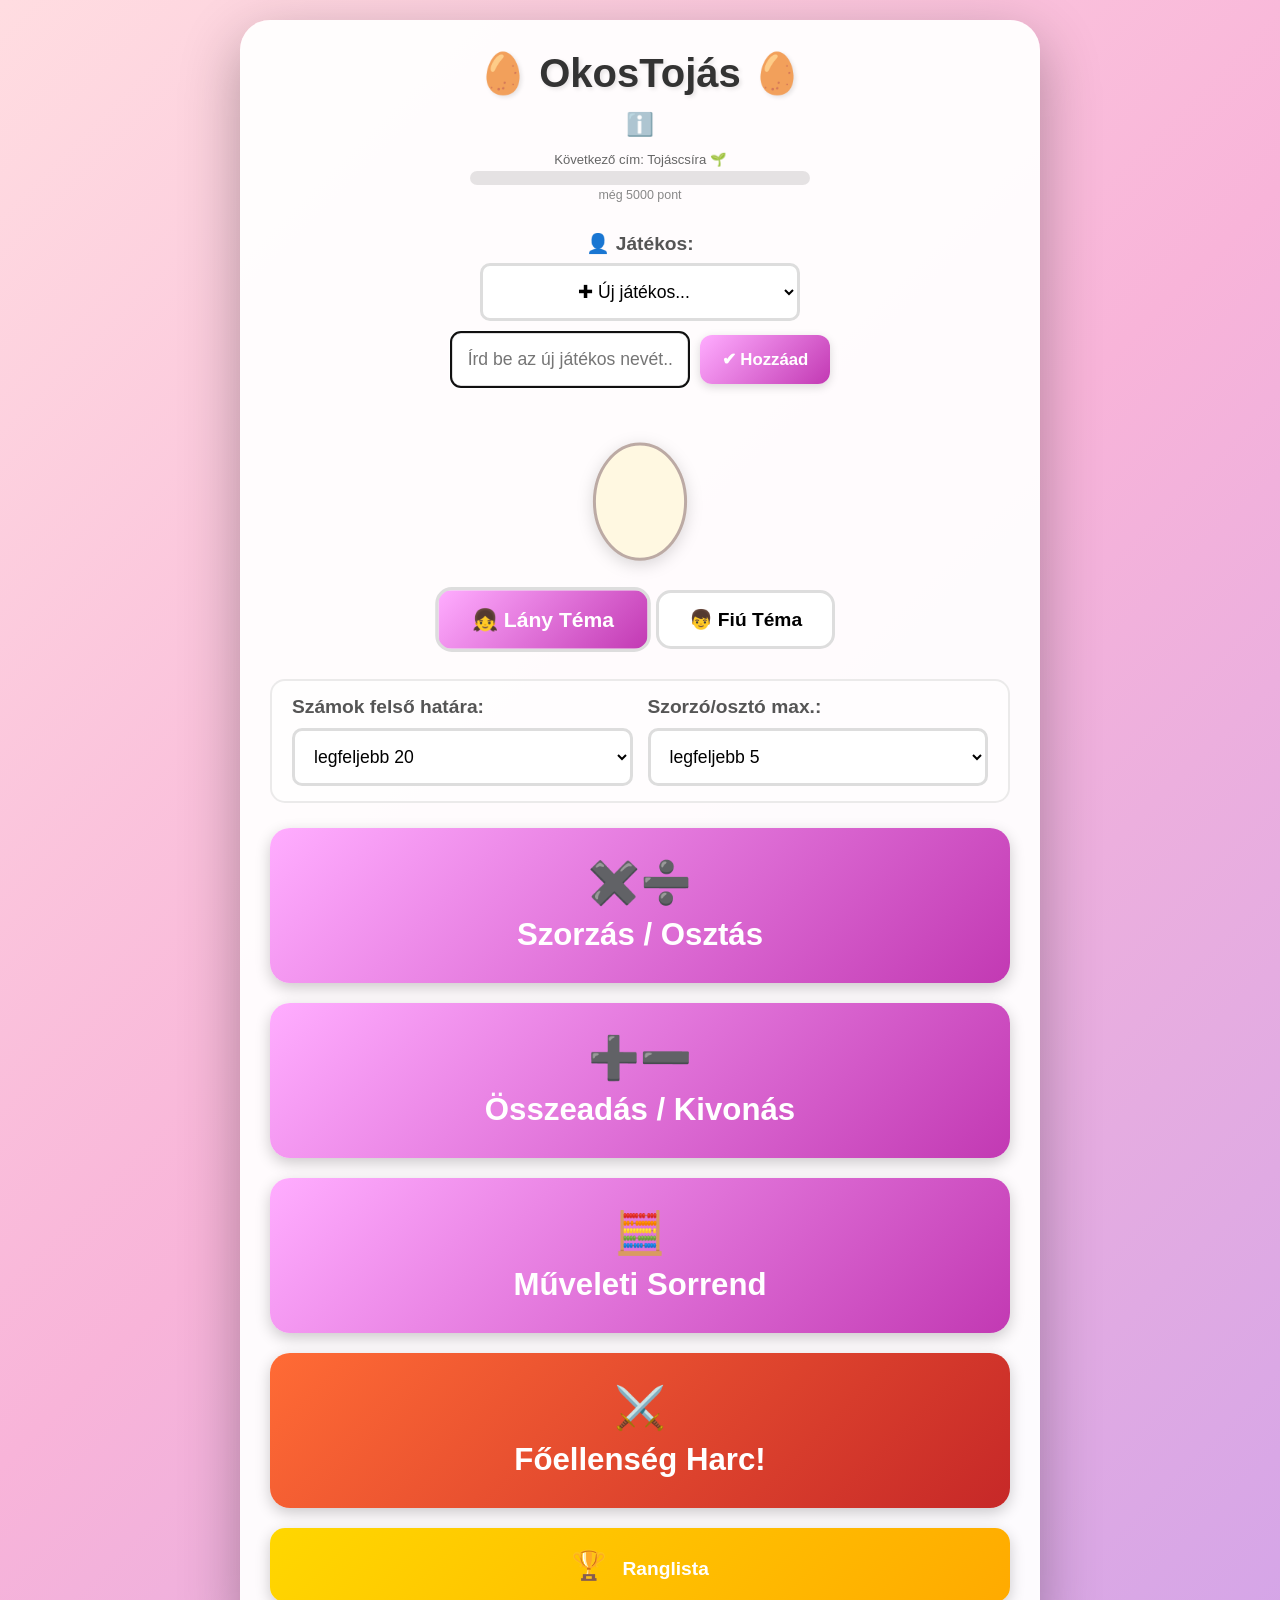
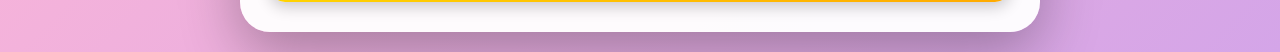
==== commit bb6d91af: "feat: add global max value and max divisor/multiplier settings to main page Extract difficulty contr" ====
--- a/index.html
+++ b/index.html
@@ -48,6 +48,36 @@
             <button class="theme-btn" data-theme="boy">👦 Fiú Téma</button>
         </div>
 
+        <!-- Global Difficulty Settings -->
+        <div class="global-settings">
+            <div class="global-settings-row">
+                <div class="config-group">
+                    <label for="globalMaxValue">Számok felső határa:</label>
+                    <select id="globalMaxValue" class="config-select">
+                        <option value="10">legfeljebb 10</option>
+                        <option value="20" selected>legfeljebb 20</option>
+                        <option value="50">legfeljebb 50</option>
+                        <option value="100">legfeljebb 100</option>
+                        <option value="200">legfeljebb 200</option>
+                    </select>
+                </div>
+                <div class="config-group">
+                    <label for="globalMaxDivisor">Szorzó/osztó max.:</label>
+                    <select id="globalMaxDivisor" class="config-select">
+                        <option value="2">legfeljebb 2</option>
+                        <option value="3">legfeljebb 3</option>
+                        <option value="4">legfeljebb 4</option>
+                        <option value="5" selected>legfeljebb 5</option>
+                        <option value="6">legfeljebb 6</option>
+                        <option value="7">legfeljebb 7</option>
+                        <option value="8">legfeljebb 8</option>
+                        <option value="9">legfeljebb 9</option>
+                        <option value="10">legfeljebb 10</option>
+                    </select>
+                </div>
+            </div>
+        </div>
+
         <!-- Game Type Selection -->
         <div class="menu">
             <button class="game-btn" onclick="selectGame('multiply')">
@@ -92,16 +122,6 @@
                     <select id="configValue" class="config-select"></select>
                 </div>
 
-                <div class="config-group" id="maxMultiplierGroup" style="display:none">
-                    <label for="maxMultiplierValue">Szorzó/osztó max. értéke:</label>
-                    <select id="maxMultiplierValue" class="config-select">
-                        <option value="2">legfeljebb 2</option>
-                        <option value="3">legfeljebb 3</option>
-                        <option value="5" selected>legfeljebb 5</option>
-                        <option value="10">legfeljebb 10</option>
-                    </select>
-                </div>
-
                 <div class="config-group" id="lowerNumbersGroup" style="display:none">
                     <label class="checkbox-label">
                         <input type="checkbox" id="includeLowerNumbers">
@@ -136,19 +156,9 @@
                 </div>
 
                 <!-- Difficulty -->
-                <div class="config-group">
+                <div class="config-group" id="bossDifficultyGroup">
                     <label for="bossDifficulty" id="bossDifficultyLabel">Alapszám:</label>
                     <select id="bossDifficulty" class="config-select"></select>
-                </div>
-
-                <div class="config-group" id="bossMaxMultiplierGroup" style="display:none">
-                    <label for="bossMaxMultiplier">Szorzó/osztó max. értéke:</label>
-                    <select id="bossMaxMultiplier" class="config-select">
-                        <option value="2">legfeljebb 2</option>
-                        <option value="3">legfeljebb 3</option>
-                        <option value="5" selected>legfeljebb 5</option>
-                        <option value="10">legfeljebb 10</option>
-                    </select>
                 </div>
 
                 <div class="config-group" id="bossLowerNumbersGroup" style="display:none">
@@ -204,6 +214,16 @@
         // Initialize theme
         const savedTheme = localStorage.getItem('theme') || 'girl';
         document.body.className = `theme-${savedTheme}`;
+
+        // Restore and persist global difficulty settings
+        (function() {
+            const maxVal = document.getElementById('globalMaxValue');
+            const maxDiv = document.getElementById('globalMaxDivisor');
+            maxVal.value = localStorage.getItem('globalMaxValue') || '20';
+            maxDiv.value = localStorage.getItem('globalMaxDivisor') || '5';
+            maxVal.addEventListener('change', () => localStorage.setItem('globalMaxValue', maxVal.value));
+            maxDiv.addEventListener('change', () => localStorage.setItem('globalMaxDivisor', maxDiv.value));
+        })();
 
         // Theme selection
         document.querySelectorAll('.theme-btn').forEach(btn => {
@@ -332,78 +352,72 @@
         });
 
         function selectGame(gameType) {
-            const modal = document.getElementById('configModal');
-            const configValue = document.getElementById('configValue');
-            const configLabel = document.getElementById('configLabel');
-            const configTitle = document.getElementById('configTitle');
-
-            // Clear previous options
-            configValue.innerHTML = '';
-
             if (gameType === 'multiply') {
-                configTitle.textContent = 'Szorzás / Osztás Beállítás';
-                configLabel.textContent = 'Válassz alapszámot:';
+                const modal = document.getElementById('configModal');
+                const configValue = document.getElementById('configValue');
+                configValue.innerHTML = '';
+                document.getElementById('configTitle').textContent = 'Szorzás / Osztás Beállítás';
+                document.getElementById('configLabel').textContent = 'Válassz alapszámot:';
                 for (let i = 2; i <= 10; i++) {
                     const option = document.createElement('option');
                     option.value = i;
                     option.textContent = `${i}-es szorzótábla`;
                     configValue.appendChild(option);
                 }
-                document.getElementById('maxMultiplierGroup').style.display = 'none';
                 document.getElementById('lowerNumbersGroup').style.display = '';
                 document.getElementById('includeLowerNumbers').checked = false;
-            } else if (gameType === 'precedence') {
-                document.getElementById('maxMultiplierGroup').style.display = '';
-                document.getElementById('lowerNumbersGroup').style.display = 'none';
-                configTitle.textContent = 'Műveleti Sorrend Beállítás';
-                configLabel.textContent = 'Válassz felső határt:';
-                [10, 20, 50, 100].forEach(num => {
-                    const option = document.createElement('option');
-                    option.value = num;
-                    option.textContent = `Számok 0-${num} között`;
-                    configValue.appendChild(option);
-                });
+                modal.dataset.gameType = gameType;
+                modal.style.display = 'flex';
             } else {
-                document.getElementById('maxMultiplierGroup').style.display = 'none';
-                document.getElementById('lowerNumbersGroup').style.display = 'none';
-                configTitle.textContent = 'Összeadás / Kivonás Beállítás';
-                configLabel.textContent = 'Válassz felső határt:';
-                [10, 20, 50, 100].forEach(num => {
-                    const option = document.createElement('option');
-                    option.value = num;
-                    option.textContent = `Számok 0-${num} között`;
-                    configValue.appendChild(option);
-                });
-            }
-
-            // Store game type for later
-            modal.dataset.gameType = gameType;
-            modal.style.display = 'flex';
+                // add and precedence use only global settings — start immediately
+                startGameDirect(gameType);
+            }
         }
 
         function closeModal() {
             document.getElementById('configModal').style.display = 'none';
+        }
+
+        function getGlobalMaxValue() {
+            return parseInt(document.getElementById('globalMaxValue').value);
+        }
+
+        function getGlobalMaxDivisor() {
+            return parseInt(document.getElementById('globalMaxDivisor').value);
+        }
+
+        function startGameDirect(gameType) {
+            const playerName = getCurrentPlayerName();
+            localStorage.setItem('playerName', playerName);
+            populateUserSelect();
+            localStorage.setItem('currentGame', JSON.stringify({
+                type: gameType,
+                config: getGlobalMaxValue(),
+                numQuestions: 20,
+                includeLowerNumbers: false,
+                maxMultiplier: getGlobalMaxDivisor(),
+                playerName: playerName
+            }));
+            window.location.href = 'game.html';
         }
 
         function startGame() {
             const modal = document.getElementById('configModal');
             const gameType = modal.dataset.gameType;
             const configValue = document.getElementById('configValue').value;
-            const includeLowerNumbers = gameType === 'multiply' && document.getElementById('includeLowerNumbers').checked;
-            const maxMultiplier = gameType === 'precedence' ? parseInt(document.getElementById('maxMultiplierValue').value) : undefined;
+            const includeLowerNumbers = document.getElementById('includeLowerNumbers').checked;
             const playerName = getCurrentPlayerName();
 
             // Persist player name and refresh selector
             localStorage.setItem('playerName', playerName);
             populateUserSelect();
 
-            // Store configuration and navigate to game
             localStorage.setItem('currentGame', JSON.stringify({
                 type: gameType,
                 config: parseInt(configValue),
                 numQuestions: 20,
                 includeLowerNumbers: includeLowerNumbers,
-                maxMultiplier: maxMultiplier,
+                maxMultiplier: getGlobalMaxDivisor(),
                 playerName: playerName
             }));
 
@@ -448,57 +462,42 @@
 
         function updateBossDifficultyOptions() {
             const gameType = document.getElementById('bossGameType').value;
+            const diffGroup = document.getElementById('bossDifficultyGroup');
             const diffSelect = document.getElementById('bossDifficulty');
-            const label = document.getElementById('bossDifficultyLabel');
             const lowerGroup = document.getElementById('bossLowerNumbersGroup');
 
             diffSelect.innerHTML = '';
             if (gameType === 'multiply') {
-                label.textContent = 'Alapszám:';
+                document.getElementById('bossDifficultyLabel').textContent = 'Alapszám:';
                 for (let i = 2; i <= 10; i++) {
                     const opt = document.createElement('option');
                     opt.value = i;
                     opt.textContent = `${i}-es szorzótábla`;
                     diffSelect.appendChild(opt);
                 }
-                document.getElementById('bossMaxMultiplierGroup').style.display = 'none';
+                diffGroup.style.display = '';
                 lowerGroup.style.display = '';
-            } else if (gameType === 'precedence') {
-                label.textContent = 'Felső határ:';
-                [10, 20, 50, 100].forEach(num => {
-                    const opt = document.createElement('option');
-                    opt.value = num;
-                    opt.textContent = `Számok 0-${num} között`;
-                    diffSelect.appendChild(opt);
-                });
-                document.getElementById('bossMaxMultiplierGroup').style.display = '';
-                lowerGroup.style.display = 'none';
             } else {
-                label.textContent = 'Felső határ:';
-                [10, 20, 50, 100].forEach(num => {
-                    const opt = document.createElement('option');
-                    opt.value = num;
-                    opt.textContent = `Számok 0-${num} között`;
-                    diffSelect.appendChild(opt);
-                });
-                document.getElementById('bossMaxMultiplierGroup').style.display = 'none';
+                // add/precedence: config and maxMultiplier come from global settings
+                diffGroup.style.display = 'none';
                 lowerGroup.style.display = 'none';
             }
         }
 
         function startBossGame() {
             const gameType = document.getElementById('bossGameType').value;
-            const config = parseInt(document.getElementById('bossDifficulty').value);
+            const playerName = localStorage.getItem('playerName') || 'Névtelen';
+            const config = gameType === 'multiply'
+                ? parseInt(document.getElementById('bossDifficulty').value)
+                : getGlobalMaxValue();
             const includeLower = gameType === 'multiply' && document.getElementById('bossIncludeLower').checked;
-            const maxMultiplier = gameType === 'precedence' ? parseInt(document.getElementById('bossMaxMultiplier').value) : undefined;
-            const playerName = localStorage.getItem('playerName') || 'Névtelen';
 
             localStorage.setItem('currentGame', JSON.stringify({
                 type: gameType,
                 config: config,
                 numQuestions: 20,
                 includeLowerNumbers: includeLower,
-                maxMultiplier: maxMultiplier,
+                maxMultiplier: getGlobalMaxDivisor(),
                 mode: 'boss',
                 bossId: selectedBossId,
                 playerName: playerName
--- a/css/style.css
+++ b/css/style.css
@@ -193,6 +193,25 @@
 
 .theme-boy .btn-add-player:hover {
     background: linear-gradient(135deg, #3a7fd0 0%, #1c4a90 100%);
+}
+
+/* Global Difficulty Settings */
+.global-settings {
+    margin-bottom: 25px;
+    padding: 15px 20px;
+    background: rgba(255, 255, 255, 0.6);
+    border-radius: 15px;
+    border: 2px solid rgba(0, 0, 0, 0.08);
+}
+
+.global-settings-row {
+    display: flex;
+    gap: 15px;
+}
+
+.global-settings-row .config-group {
+    flex: 1;
+    margin-bottom: 0;
 }
 
 /* Theme Selector */
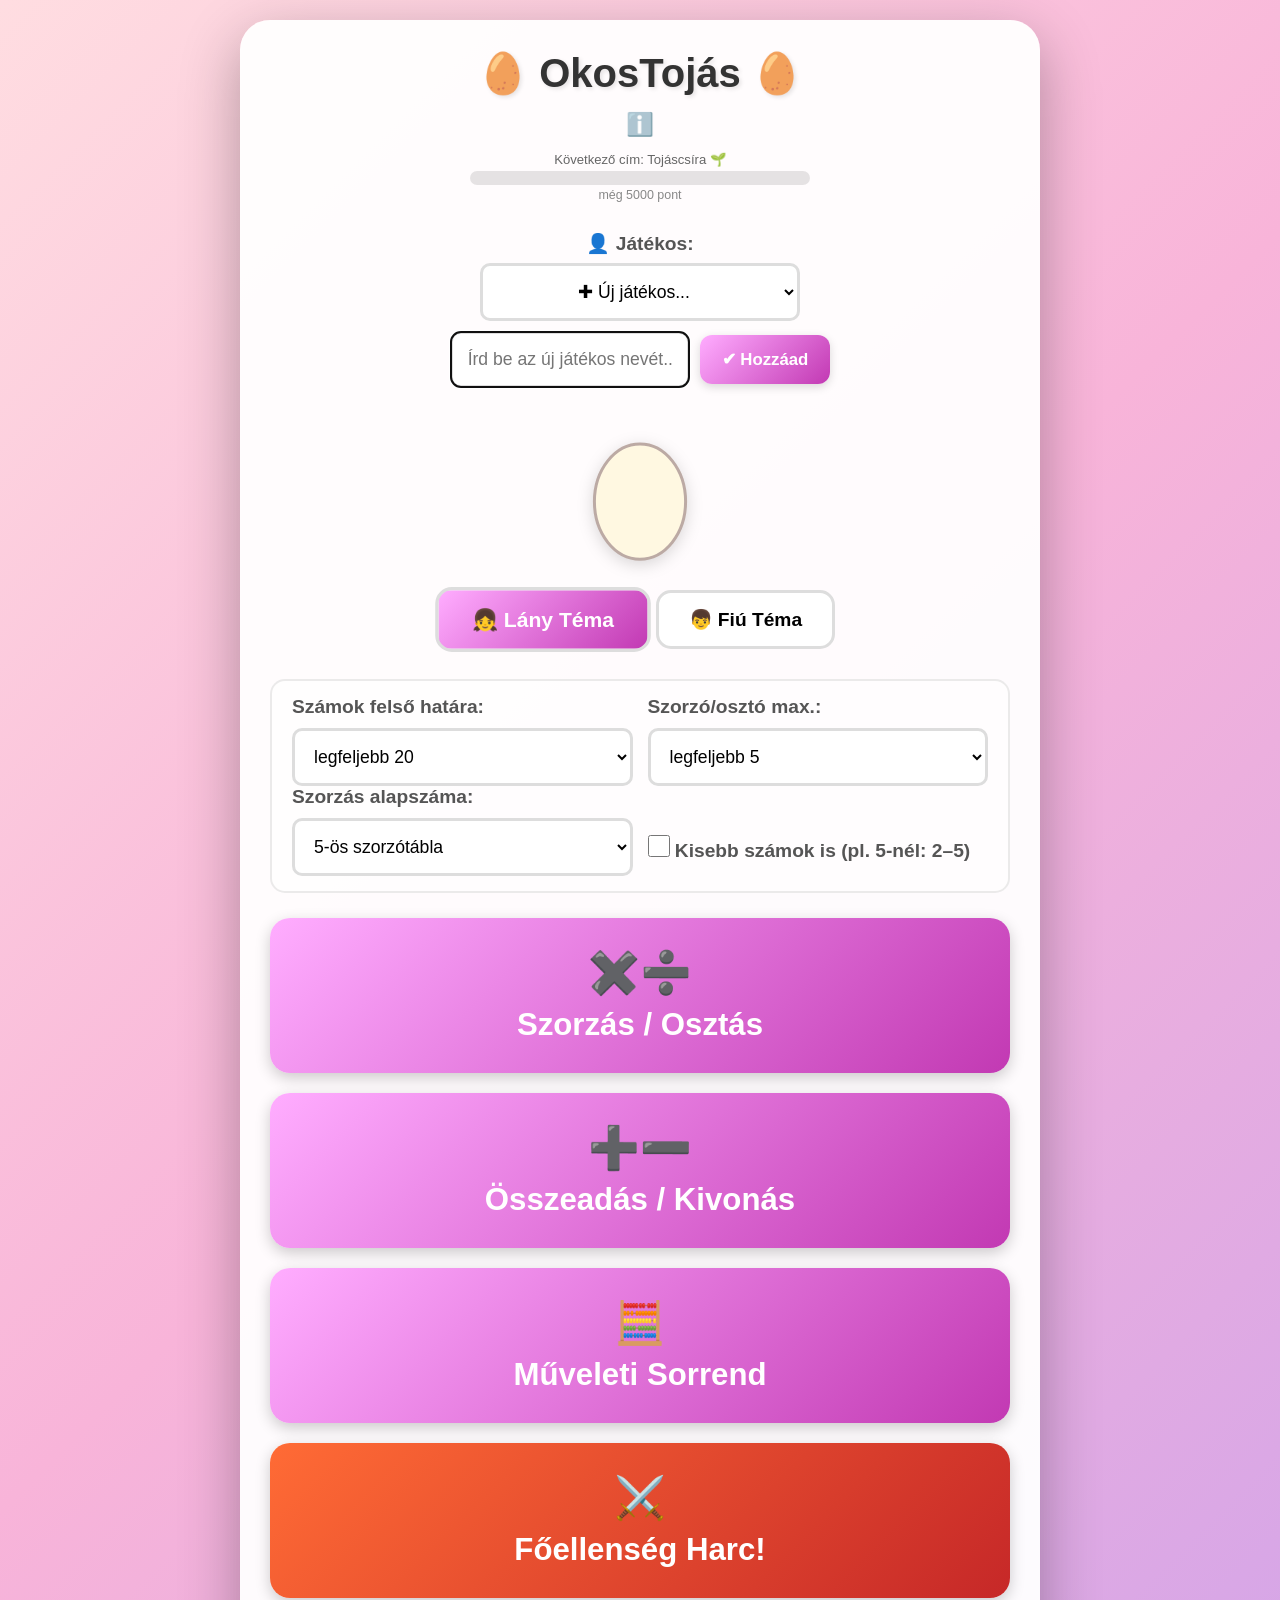
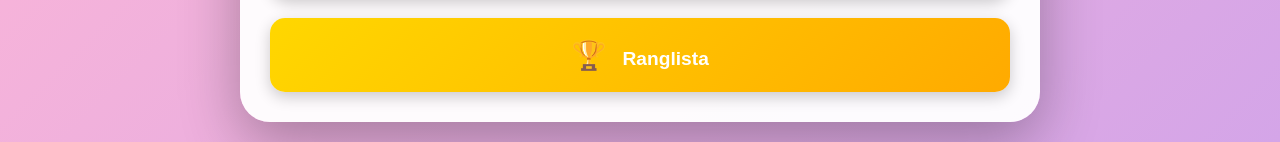
==== commit bae6f140: "refactor: remove per-game config popups, all settings on main page Move multiply base selector and i" ====
--- a/index.html
+++ b/index.html
@@ -76,6 +76,28 @@
                     </select>
                 </div>
             </div>
+            <div class="global-settings-row">
+                <div class="config-group">
+                    <label for="globalBase">Szorzás alapszáma:</label>
+                    <select id="globalBase" class="config-select">
+                        <option value="2">2-es szorzótábla</option>
+                        <option value="3">3-as szorzótábla</option>
+                        <option value="4">4-es szorzótábla</option>
+                        <option value="5" selected>5-ös szorzótábla</option>
+                        <option value="6">6-os szorzótábla</option>
+                        <option value="7">7-es szorzótábla</option>
+                        <option value="8">8-as szorzótábla</option>
+                        <option value="9">9-es szorzótábla</option>
+                        <option value="10">10-es szorzótábla</option>
+                    </select>
+                </div>
+                <div class="config-group" style="display:flex; align-items:flex-end; padding-bottom:4px">
+                    <label class="checkbox-label">
+                        <input type="checkbox" id="globalIncludeLower">
+                        Kisebb számok is (pl. 5-nél: 2–5)
+                    </label>
+                </div>
+            </div>
         </div>
 
         <!-- Game Type Selection -->
@@ -112,30 +134,6 @@
 <!--             </button> -->
         </div>
 
-        <!-- Configuration Modal (normal game) -->
-        <div id="configModal" class="modal">
-            <div class="modal-content">
-                <h2 id="configTitle"></h2>
-
-                <div class="config-group">
-                    <label for="configValue" id="configLabel"></label>
-                    <select id="configValue" class="config-select"></select>
-                </div>
-
-                <div class="config-group" id="lowerNumbersGroup" style="display:none">
-                    <label class="checkbox-label">
-                        <input type="checkbox" id="includeLowerNumbers">
-                        Kisebb számok is (pl. 5-nél: 2, 3, 4, 5)
-                    </label>
-                </div>
-
-                <div class="modal-buttons">
-                    <button class="btn-primary" onclick="startGame()">Játék Indítása! 🚀</button>
-                    <button class="btn-secondary" onclick="closeModal()">Mégse</button>
-                </div>
-            </div>
-        </div>
-
         <!-- Boss Battle Modal -->
         <div id="bossModal" class="modal">
             <div class="modal-content">
@@ -148,24 +146,11 @@
                 <!-- Math type -->
                 <div class="config-group">
                     <label for="bossGameType">Feladattípus:</label>
-                    <select id="bossGameType" class="config-select" onchange="updateBossDifficultyOptions()">
+                    <select id="bossGameType" class="config-select">
                         <option value="multiply">Szorzás / Osztás</option>
                         <option value="add">Összeadás / Kivonás</option>
                         <option value="precedence">Műveleti Sorrend</option>
                     </select>
-                </div>
-
-                <!-- Difficulty -->
-                <div class="config-group" id="bossDifficultyGroup">
-                    <label for="bossDifficulty" id="bossDifficultyLabel">Alapszám:</label>
-                    <select id="bossDifficulty" class="config-select"></select>
-                </div>
-
-                <div class="config-group" id="bossLowerNumbersGroup" style="display:none">
-                    <label class="checkbox-label">
-                        <input type="checkbox" id="bossIncludeLower">
-                        Kisebb számok is
-                    </label>
                 </div>
 
                 <div class="modal-buttons">
@@ -219,10 +204,16 @@
         (function() {
             const maxVal = document.getElementById('globalMaxValue');
             const maxDiv = document.getElementById('globalMaxDivisor');
+            const base  = document.getElementById('globalBase');
+            const incl  = document.getElementById('globalIncludeLower');
             maxVal.value = localStorage.getItem('globalMaxValue') || '20';
             maxDiv.value = localStorage.getItem('globalMaxDivisor') || '5';
+            base.value   = localStorage.getItem('globalBase') || '5';
+            incl.checked = localStorage.getItem('globalIncludeLower') === '1';
             maxVal.addEventListener('change', () => localStorage.setItem('globalMaxValue', maxVal.value));
             maxDiv.addEventListener('change', () => localStorage.setItem('globalMaxDivisor', maxDiv.value));
+            base.addEventListener('change',   () => localStorage.setItem('globalBase', base.value));
+            incl.addEventListener('change',   () => localStorage.setItem('globalIncludeLower', incl.checked ? '1' : '0'));
         })();
 
         // Theme selection
@@ -352,30 +343,7 @@
         });
 
         function selectGame(gameType) {
-            if (gameType === 'multiply') {
-                const modal = document.getElementById('configModal');
-                const configValue = document.getElementById('configValue');
-                configValue.innerHTML = '';
-                document.getElementById('configTitle').textContent = 'Szorzás / Osztás Beállítás';
-                document.getElementById('configLabel').textContent = 'Válassz alapszámot:';
-                for (let i = 2; i <= 10; i++) {
-                    const option = document.createElement('option');
-                    option.value = i;
-                    option.textContent = `${i}-es szorzótábla`;
-                    configValue.appendChild(option);
-                }
-                document.getElementById('lowerNumbersGroup').style.display = '';
-                document.getElementById('includeLowerNumbers').checked = false;
-                modal.dataset.gameType = gameType;
-                modal.style.display = 'flex';
-            } else {
-                // add and precedence use only global settings — start immediately
-                startGameDirect(gameType);
-            }
-        }
-
-        function closeModal() {
-            document.getElementById('configModal').style.display = 'none';
+            startGameDirect(gameType);
         }
 
         function getGlobalMaxValue() {
@@ -392,35 +360,14 @@
             populateUserSelect();
             localStorage.setItem('currentGame', JSON.stringify({
                 type: gameType,
-                config: getGlobalMaxValue(),
+                config: gameType === 'multiply'
+                    ? parseInt(document.getElementById('globalBase').value)
+                    : getGlobalMaxValue(),
                 numQuestions: 20,
-                includeLowerNumbers: false,
+                includeLowerNumbers: gameType === 'multiply' && document.getElementById('globalIncludeLower').checked,
                 maxMultiplier: getGlobalMaxDivisor(),
                 playerName: playerName
             }));
-            window.location.href = 'game.html';
-        }
-
-        function startGame() {
-            const modal = document.getElementById('configModal');
-            const gameType = modal.dataset.gameType;
-            const configValue = document.getElementById('configValue').value;
-            const includeLowerNumbers = document.getElementById('includeLowerNumbers').checked;
-            const playerName = getCurrentPlayerName();
-
-            // Persist player name and refresh selector
-            localStorage.setItem('playerName', playerName);
-            populateUserSelect();
-
-            localStorage.setItem('currentGame', JSON.stringify({
-                type: gameType,
-                config: parseInt(configValue),
-                numQuestions: 20,
-                includeLowerNumbers: includeLowerNumbers,
-                maxMultiplier: getGlobalMaxDivisor(),
-                playerName: playerName
-            }));
-
             window.location.href = 'game.html';
         }
 
@@ -450,47 +397,20 @@
                 container.appendChild(card);
             });
 
-            // Populate difficulty options
-            updateBossDifficultyOptions();
-
             document.getElementById('bossModal').style.display = 'flex';
         }
 
         function closeBossModal() {
             document.getElementById('bossModal').style.display = 'none';
-        }
-
-        function updateBossDifficultyOptions() {
-            const gameType = document.getElementById('bossGameType').value;
-            const diffGroup = document.getElementById('bossDifficultyGroup');
-            const diffSelect = document.getElementById('bossDifficulty');
-            const lowerGroup = document.getElementById('bossLowerNumbersGroup');
-
-            diffSelect.innerHTML = '';
-            if (gameType === 'multiply') {
-                document.getElementById('bossDifficultyLabel').textContent = 'Alapszám:';
-                for (let i = 2; i <= 10; i++) {
-                    const opt = document.createElement('option');
-                    opt.value = i;
-                    opt.textContent = `${i}-es szorzótábla`;
-                    diffSelect.appendChild(opt);
-                }
-                diffGroup.style.display = '';
-                lowerGroup.style.display = '';
-            } else {
-                // add/precedence: config and maxMultiplier come from global settings
-                diffGroup.style.display = 'none';
-                lowerGroup.style.display = 'none';
-            }
         }
 
         function startBossGame() {
             const gameType = document.getElementById('bossGameType').value;
             const playerName = localStorage.getItem('playerName') || 'Névtelen';
             const config = gameType === 'multiply'
-                ? parseInt(document.getElementById('bossDifficulty').value)
+                ? parseInt(document.getElementById('globalBase').value)
                 : getGlobalMaxValue();
-            const includeLower = gameType === 'multiply' && document.getElementById('bossIncludeLower').checked;
+            const includeLower = gameType === 'multiply' && document.getElementById('globalIncludeLower').checked;
 
             localStorage.setItem('currentGame', JSON.stringify({
                 type: gameType,
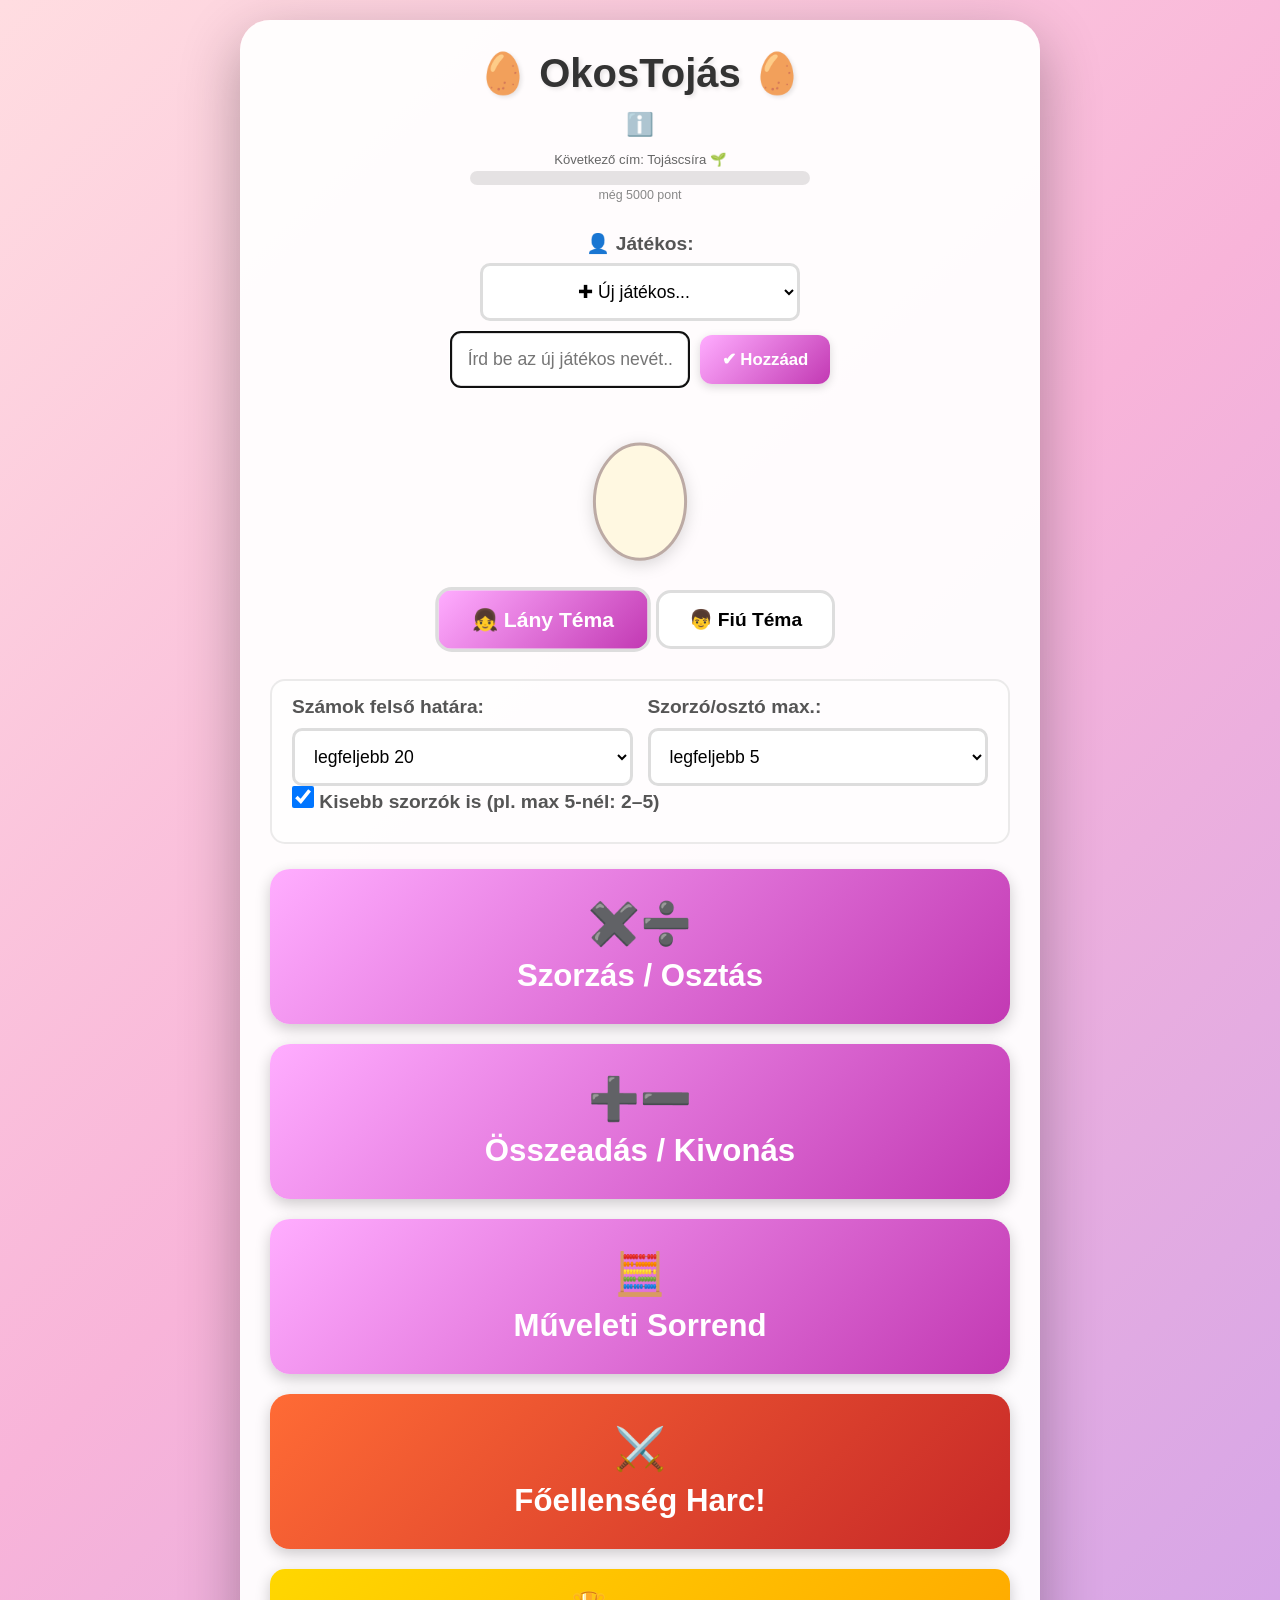
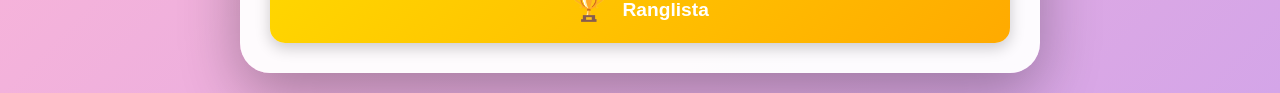
==== commit 7f570acd: "fix: merge szorzás alapszáma into szorzó/osztó max, default kisebb számok on Remove the redundant gl" ====
--- a/index.html
+++ b/index.html
@@ -77,24 +77,10 @@
                 </div>
             </div>
             <div class="global-settings-row">
-                <div class="config-group">
-                    <label for="globalBase">Szorzás alapszáma:</label>
-                    <select id="globalBase" class="config-select">
-                        <option value="2">2-es szorzótábla</option>
-                        <option value="3">3-as szorzótábla</option>
-                        <option value="4">4-es szorzótábla</option>
-                        <option value="5" selected>5-ös szorzótábla</option>
-                        <option value="6">6-os szorzótábla</option>
-                        <option value="7">7-es szorzótábla</option>
-                        <option value="8">8-as szorzótábla</option>
-                        <option value="9">9-es szorzótábla</option>
-                        <option value="10">10-es szorzótábla</option>
-                    </select>
-                </div>
                 <div class="config-group" style="display:flex; align-items:flex-end; padding-bottom:4px">
                     <label class="checkbox-label">
-                        <input type="checkbox" id="globalIncludeLower">
-                        Kisebb számok is (pl. 5-nél: 2–5)
+                        <input type="checkbox" id="globalIncludeLower" checked>
+                        Kisebb szorzók is (pl. max 5-nél: 2–5)
                     </label>
                 </div>
             </div>
@@ -204,15 +190,12 @@
         (function() {
             const maxVal = document.getElementById('globalMaxValue');
             const maxDiv = document.getElementById('globalMaxDivisor');
-            const base  = document.getElementById('globalBase');
             const incl  = document.getElementById('globalIncludeLower');
             maxVal.value = localStorage.getItem('globalMaxValue') || '20';
             maxDiv.value = localStorage.getItem('globalMaxDivisor') || '5';
-            base.value   = localStorage.getItem('globalBase') || '5';
-            incl.checked = localStorage.getItem('globalIncludeLower') === '1';
+            incl.checked = localStorage.getItem('globalIncludeLower') !== '0';
             maxVal.addEventListener('change', () => localStorage.setItem('globalMaxValue', maxVal.value));
             maxDiv.addEventListener('change', () => localStorage.setItem('globalMaxDivisor', maxDiv.value));
-            base.addEventListener('change',   () => localStorage.setItem('globalBase', base.value));
             incl.addEventListener('change',   () => localStorage.setItem('globalIncludeLower', incl.checked ? '1' : '0'));
         })();
 
@@ -361,7 +344,7 @@
             localStorage.setItem('currentGame', JSON.stringify({
                 type: gameType,
                 config: gameType === 'multiply'
-                    ? parseInt(document.getElementById('globalBase').value)
+                    ? getGlobalMaxDivisor()
                     : getGlobalMaxValue(),
                 numQuestions: 20,
                 includeLowerNumbers: gameType === 'multiply' && document.getElementById('globalIncludeLower').checked,
@@ -408,7 +391,7 @@
             const gameType = document.getElementById('bossGameType').value;
             const playerName = localStorage.getItem('playerName') || 'Névtelen';
             const config = gameType === 'multiply'
-                ? parseInt(document.getElementById('globalBase').value)
+                ? getGlobalMaxDivisor()
                 : getGlobalMaxValue();
             const includeLower = gameType === 'multiply' && document.getElementById('globalIncludeLower').checked;
 
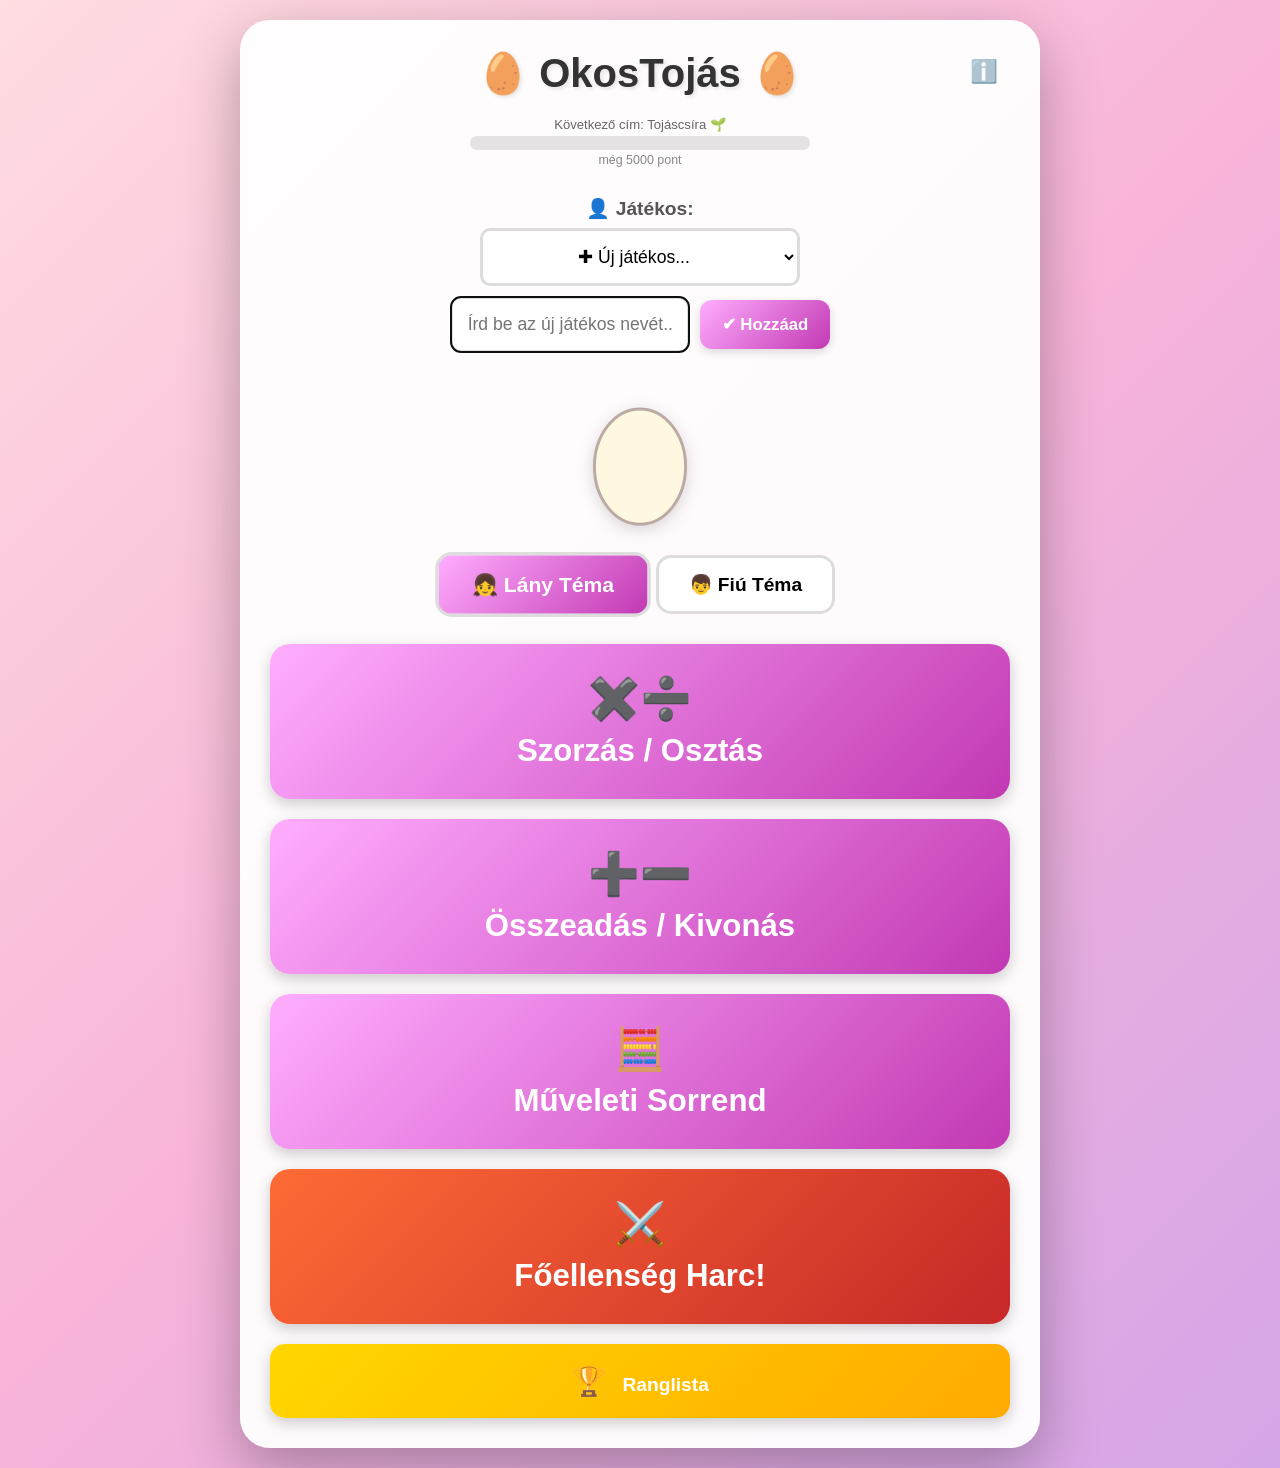
==== commit 486035a9: "feat: compact main screen layout to eliminate scrolling on touch devices - Wrap mascot + theme selec" ====
--- a/index.html
+++ b/index.html
@@ -36,53 +36,17 @@
             </div>
         </div>
 
-        <!-- Mascot character -->
-        <div id="mascotWrapper" class="mascot-wrapper">
-            <div id="mascot"></div>
-            <div id="mascotRegressionMsg" class="mascot-regression-msg"></div>
-        </div>
-
-        <!-- Theme Selection -->
-        <div class="theme-selector">
-            <button class="theme-btn" data-theme="girl">👧 Lány Téma</button>
-            <button class="theme-btn" data-theme="boy">👦 Fiú Téma</button>
-        </div>
-
-        <!-- Global Difficulty Settings -->
-        <div class="global-settings">
-            <div class="global-settings-row">
-                <div class="config-group">
-                    <label for="globalMaxValue">Számok felső határa:</label>
-                    <select id="globalMaxValue" class="config-select">
-                        <option value="10">legfeljebb 10</option>
-                        <option value="20" selected>legfeljebb 20</option>
-                        <option value="50">legfeljebb 50</option>
-                        <option value="100">legfeljebb 100</option>
-                        <option value="200">legfeljebb 200</option>
-                    </select>
-                </div>
-                <div class="config-group">
-                    <label for="globalMaxDivisor">Szorzó/osztó max.:</label>
-                    <select id="globalMaxDivisor" class="config-select">
-                        <option value="2">legfeljebb 2</option>
-                        <option value="3">legfeljebb 3</option>
-                        <option value="4">legfeljebb 4</option>
-                        <option value="5" selected>legfeljebb 5</option>
-                        <option value="6">legfeljebb 6</option>
-                        <option value="7">legfeljebb 7</option>
-                        <option value="8">legfeljebb 8</option>
-                        <option value="9">legfeljebb 9</option>
-                        <option value="10">legfeljebb 10</option>
-                    </select>
-                </div>
-            </div>
-            <div class="global-settings-row">
-                <div class="config-group" style="display:flex; align-items:flex-end; padding-bottom:4px">
-                    <label class="checkbox-label">
-                        <input type="checkbox" id="globalIncludeLower" checked>
-                        Kisebb szorzók is (pl. max 5-nél: 2–5)
-                    </label>
-                </div>
+        <div class="main-info-row">
+            <!-- Mascot character -->
+            <div id="mascotWrapper" class="mascot-wrapper">
+                <div id="mascot"></div>
+                <div id="mascotRegressionMsg" class="mascot-regression-msg"></div>
+            </div>
+
+            <!-- Theme Selection -->
+            <div class="theme-selector">
+                <button class="theme-btn" data-theme="girl">👧 Lány Téma</button>
+                <button class="theme-btn" data-theme="boy">👦 Fiú Téma</button>
             </div>
         </div>
 
@@ -120,6 +84,40 @@
 <!--             </button> -->
         </div>
 
+        <!-- Configuration Modal (normal game) -->
+        <div id="configModal" class="modal">
+            <div class="modal-content">
+                <h2 id="configTitle"></h2>
+
+                <div class="config-group">
+                    <label for="configValue" id="configLabel"></label>
+                    <select id="configValue" class="config-select"></select>
+                </div>
+
+                <div class="config-group" id="maxMultiplierGroup" style="display:none">
+                    <label for="maxMultiplierValue">Szorzó/osztó max. értéke:</label>
+                    <select id="maxMultiplierValue" class="config-select">
+                        <option value="2">legfeljebb 2</option>
+                        <option value="3">legfeljebb 3</option>
+                        <option value="5" selected>legfeljebb 5</option>
+                        <option value="10">legfeljebb 10</option>
+                    </select>
+                </div>
+
+                <div class="config-group" id="lowerNumbersGroup" style="display:none">
+                    <label class="checkbox-label">
+                        <input type="checkbox" id="includeLowerNumbers">
+                        Kisebb számok is (pl. 5-nél: 2, 3, 4, 5)
+                    </label>
+                </div>
+
+                <div class="modal-buttons">
+                    <button class="btn-primary" onclick="startGame()">Játék Indítása! 🚀</button>
+                    <button class="btn-secondary" onclick="closeModal()">Mégse</button>
+                </div>
+            </div>
+        </div>
+
         <!-- Boss Battle Modal -->
         <div id="bossModal" class="modal">
             <div class="modal-content">
@@ -132,11 +130,34 @@
                 <!-- Math type -->
                 <div class="config-group">
                     <label for="bossGameType">Feladattípus:</label>
-                    <select id="bossGameType" class="config-select">
+                    <select id="bossGameType" class="config-select" onchange="updateBossDifficultyOptions()">
                         <option value="multiply">Szorzás / Osztás</option>
                         <option value="add">Összeadás / Kivonás</option>
                         <option value="precedence">Műveleti Sorrend</option>
                     </select>
+                </div>
+
+                <!-- Difficulty -->
+                <div class="config-group">
+                    <label for="bossDifficulty" id="bossDifficultyLabel">Alapszám:</label>
+                    <select id="bossDifficulty" class="config-select"></select>
+                </div>
+
+                <div class="config-group" id="bossMaxMultiplierGroup" style="display:none">
+                    <label for="bossMaxMultiplier">Szorzó/osztó max. értéke:</label>
+                    <select id="bossMaxMultiplier" class="config-select">
+                        <option value="2">legfeljebb 2</option>
+                        <option value="3">legfeljebb 3</option>
+                        <option value="5" selected>legfeljebb 5</option>
+                        <option value="10">legfeljebb 10</option>
+                    </select>
+                </div>
+
+                <div class="config-group" id="bossLowerNumbersGroup" style="display:none">
+                    <label class="checkbox-label">
+                        <input type="checkbox" id="bossIncludeLower">
+                        Kisebb számok is
+                    </label>
                 </div>
 
                 <div class="modal-buttons">
@@ -185,19 +206,6 @@
         // Initialize theme
         const savedTheme = localStorage.getItem('theme') || 'girl';
         document.body.className = `theme-${savedTheme}`;
-
-        // Restore and persist global difficulty settings
-        (function() {
-            const maxVal = document.getElementById('globalMaxValue');
-            const maxDiv = document.getElementById('globalMaxDivisor');
-            const incl  = document.getElementById('globalIncludeLower');
-            maxVal.value = localStorage.getItem('globalMaxValue') || '20';
-            maxDiv.value = localStorage.getItem('globalMaxDivisor') || '5';
-            incl.checked = localStorage.getItem('globalIncludeLower') !== '0';
-            maxVal.addEventListener('change', () => localStorage.setItem('globalMaxValue', maxVal.value));
-            maxDiv.addEventListener('change', () => localStorage.setItem('globalMaxDivisor', maxDiv.value));
-            incl.addEventListener('change',   () => localStorage.setItem('globalIncludeLower', incl.checked ? '1' : '0'));
-        })();
 
         // Theme selection
         document.querySelectorAll('.theme-btn').forEach(btn => {
@@ -326,31 +334,81 @@
         });
 
         function selectGame(gameType) {
-            startGameDirect(gameType);
-        }
-
-        function getGlobalMaxValue() {
-            return parseInt(document.getElementById('globalMaxValue').value);
-        }
-
-        function getGlobalMaxDivisor() {
-            return parseInt(document.getElementById('globalMaxDivisor').value);
-        }
-
-        function startGameDirect(gameType) {
+            const modal = document.getElementById('configModal');
+            const configValue = document.getElementById('configValue');
+            const configLabel = document.getElementById('configLabel');
+            const configTitle = document.getElementById('configTitle');
+
+            // Clear previous options
+            configValue.innerHTML = '';
+
+            if (gameType === 'multiply') {
+                configTitle.textContent = 'Szorzás / Osztás Beállítás';
+                configLabel.textContent = 'Válassz alapszámot:';
+                for (let i = 2; i <= 10; i++) {
+                    const option = document.createElement('option');
+                    option.value = i;
+                    option.textContent = `${i}-es szorzótábla`;
+                    configValue.appendChild(option);
+                }
+                document.getElementById('maxMultiplierGroup').style.display = 'none';
+                document.getElementById('lowerNumbersGroup').style.display = '';
+                document.getElementById('includeLowerNumbers').checked = false;
+            } else if (gameType === 'precedence') {
+                document.getElementById('maxMultiplierGroup').style.display = '';
+                document.getElementById('lowerNumbersGroup').style.display = 'none';
+                configTitle.textContent = 'Műveleti Sorrend Beállítás';
+                configLabel.textContent = 'Válassz felső határt:';
+                [10, 20, 50, 100].forEach(num => {
+                    const option = document.createElement('option');
+                    option.value = num;
+                    option.textContent = `Számok 0-${num} között`;
+                    configValue.appendChild(option);
+                });
+            } else {
+                document.getElementById('maxMultiplierGroup').style.display = 'none';
+                document.getElementById('lowerNumbersGroup').style.display = 'none';
+                configTitle.textContent = 'Összeadás / Kivonás Beállítás';
+                configLabel.textContent = 'Válassz felső határt:';
+                [10, 20, 50, 100].forEach(num => {
+                    const option = document.createElement('option');
+                    option.value = num;
+                    option.textContent = `Számok 0-${num} között`;
+                    configValue.appendChild(option);
+                });
+            }
+
+            // Store game type for later
+            modal.dataset.gameType = gameType;
+            modal.style.display = 'flex';
+        }
+
+        function closeModal() {
+            document.getElementById('configModal').style.display = 'none';
+        }
+
+        function startGame() {
+            const modal = document.getElementById('configModal');
+            const gameType = modal.dataset.gameType;
+            const configValue = document.getElementById('configValue').value;
+            const includeLowerNumbers = gameType === 'multiply' && document.getElementById('includeLowerNumbers').checked;
+            const maxMultiplier = gameType === 'precedence' ? parseInt(document.getElementById('maxMultiplierValue').value) : undefined;
             const playerName = getCurrentPlayerName();
+
+            // Persist player name and refresh selector
             localStorage.setItem('playerName', playerName);
             populateUserSelect();
+
+            // Store configuration and navigate to game
             localStorage.setItem('currentGame', JSON.stringify({
                 type: gameType,
-                config: gameType === 'multiply'
-                    ? getGlobalMaxDivisor()
-                    : getGlobalMaxValue(),
+                config: parseInt(configValue),
                 numQuestions: 20,
-                includeLowerNumbers: gameType === 'multiply' && document.getElementById('globalIncludeLower').checked,
-                maxMultiplier: getGlobalMaxDivisor(),
+                includeLowerNumbers: includeLowerNumbers,
+                maxMultiplier: maxMultiplier,
                 playerName: playerName
             }));
+
             window.location.href = 'game.html';
         }
 
@@ -380,6 +438,9 @@
                 container.appendChild(card);
             });
 
+            // Populate difficulty options
+            updateBossDifficultyOptions();
+
             document.getElementById('bossModal').style.display = 'flex';
         }
 
@@ -387,20 +448,59 @@
             document.getElementById('bossModal').style.display = 'none';
         }
 
+        function updateBossDifficultyOptions() {
+            const gameType = document.getElementById('bossGameType').value;
+            const diffSelect = document.getElementById('bossDifficulty');
+            const label = document.getElementById('bossDifficultyLabel');
+            const lowerGroup = document.getElementById('bossLowerNumbersGroup');
+
+            diffSelect.innerHTML = '';
+            if (gameType === 'multiply') {
+                label.textContent = 'Alapszám:';
+                for (let i = 2; i <= 10; i++) {
+                    const opt = document.createElement('option');
+                    opt.value = i;
+                    opt.textContent = `${i}-es szorzótábla`;
+                    diffSelect.appendChild(opt);
+                }
+                document.getElementById('bossMaxMultiplierGroup').style.display = 'none';
+                lowerGroup.style.display = '';
+            } else if (gameType === 'precedence') {
+                label.textContent = 'Felső határ:';
+                [10, 20, 50, 100].forEach(num => {
+                    const opt = document.createElement('option');
+                    opt.value = num;
+                    opt.textContent = `Számok 0-${num} között`;
+                    diffSelect.appendChild(opt);
+                });
+                document.getElementById('bossMaxMultiplierGroup').style.display = '';
+                lowerGroup.style.display = 'none';
+            } else {
+                label.textContent = 'Felső határ:';
+                [10, 20, 50, 100].forEach(num => {
+                    const opt = document.createElement('option');
+                    opt.value = num;
+                    opt.textContent = `Számok 0-${num} között`;
+                    diffSelect.appendChild(opt);
+                });
+                document.getElementById('bossMaxMultiplierGroup').style.display = 'none';
+                lowerGroup.style.display = 'none';
+            }
+        }
+
         function startBossGame() {
             const gameType = document.getElementById('bossGameType').value;
+            const config = parseInt(document.getElementById('bossDifficulty').value);
+            const includeLower = gameType === 'multiply' && document.getElementById('bossIncludeLower').checked;
+            const maxMultiplier = gameType === 'precedence' ? parseInt(document.getElementById('bossMaxMultiplier').value) : undefined;
             const playerName = localStorage.getItem('playerName') || 'Névtelen';
-            const config = gameType === 'multiply'
-                ? getGlobalMaxDivisor()
-                : getGlobalMaxValue();
-            const includeLower = gameType === 'multiply' && document.getElementById('globalIncludeLower').checked;
 
             localStorage.setItem('currentGame', JSON.stringify({
                 type: gameType,
                 config: config,
                 numQuestions: 20,
                 includeLowerNumbers: includeLower,
-                maxMultiplier: getGlobalMaxDivisor(),
+                maxMultiplier: maxMultiplier,
                 mode: 'boss',
                 bossId: selectedBossId,
                 playerName: playerName
--- a/css/style.css
+++ b/css/style.css
@@ -99,6 +99,7 @@
 .header {
     text-align: center;
     margin-bottom: 30px;
+    position: relative;
 }
 
 .header h1 {
@@ -193,25 +194,6 @@
 
 .theme-boy .btn-add-player:hover {
     background: linear-gradient(135deg, #3a7fd0 0%, #1c4a90 100%);
-}
-
-/* Global Difficulty Settings */
-.global-settings {
-    margin-bottom: 25px;
-    padding: 15px 20px;
-    background: rgba(255, 255, 255, 0.6);
-    border-radius: 15px;
-    border: 2px solid rgba(0, 0, 0, 0.08);
-}
-
-.global-settings-row {
-    display: flex;
-    gap: 15px;
-}
-
-.global-settings-row .config-group {
-    flex: 1;
-    margin-bottom: 0;
 }
 
 /* Theme Selector */
@@ -989,6 +971,81 @@
         padding: 14px 8px;
         font-size: 1.5em;
     }
+
+    /* ── Compact main screen ── */
+    .header {
+        margin-bottom: 12px;
+    }
+
+    .header h1 {
+        padding-right: 36px; /* avoid overlap with absolute info-btn */
+    }
+
+    .user-selector {
+        margin-bottom: 10px;
+    }
+
+    .user-selector label {
+        font-size: 1em;
+        margin-bottom: 4px;
+    }
+
+    .main-info-row {
+        flex-direction: row;
+        align-items: flex-start;
+        justify-content: center;
+        gap: 14px;
+        margin-bottom: 12px;
+    }
+
+    .mascot-wrapper {
+        flex-shrink: 0;
+        margin-bottom: 0;
+    }
+
+    .mascot-container,
+    .mascot-svg {
+        width: 90px;
+        height: 117px;
+    }
+
+    .theme-selector {
+        flex-direction: column;
+        gap: 8px;
+        margin-bottom: 0;
+        align-self: center;
+    }
+
+    .theme-btn {
+        padding: 10px 14px;
+        font-size: 1em;
+    }
+
+    .menu {
+        display: grid;
+        grid-template-columns: 1fr 1fr;
+        gap: 10px;
+    }
+
+    .secondary-btn {
+        grid-column: span 2;
+        padding: 14px;
+        font-size: 1.1em;
+    }
+
+    .game-btn {
+        padding: 16px 10px;
+        font-size: 1em;
+    }
+
+    .game-btn .icon {
+        font-size: 1.4em;
+        margin-bottom: 6px;
+    }
+
+    .game-btn h2 {
+        font-size: 0.9em;
+    }
 }
 
 @media (max-width: 480px) {
@@ -1002,10 +1059,6 @@
 
     .question {
         font-size: 2em;
-    }
-
-    .theme-selector {
-        flex-direction: column;
     }
 
     .filter-buttons {
@@ -1116,6 +1169,14 @@
     .new-player-row .new-player-input {
         max-width: 100%;
     }
+}
+
+/* ===== Main info row (mascot + theme selector) ===== */
+
+.main-info-row {
+    display: flex;
+    flex-direction: column;
+    align-items: center;
 }
 
 /* ===== Mascot ===== */
@@ -1401,6 +1462,9 @@
     padding: 4px 8px;
     border-radius: 50%;
     transition: opacity 0.2s;
+    position: absolute;
+    top: 4px;
+    right: 4px;
 }
 
 .info-btn:hover { opacity: 1; }
